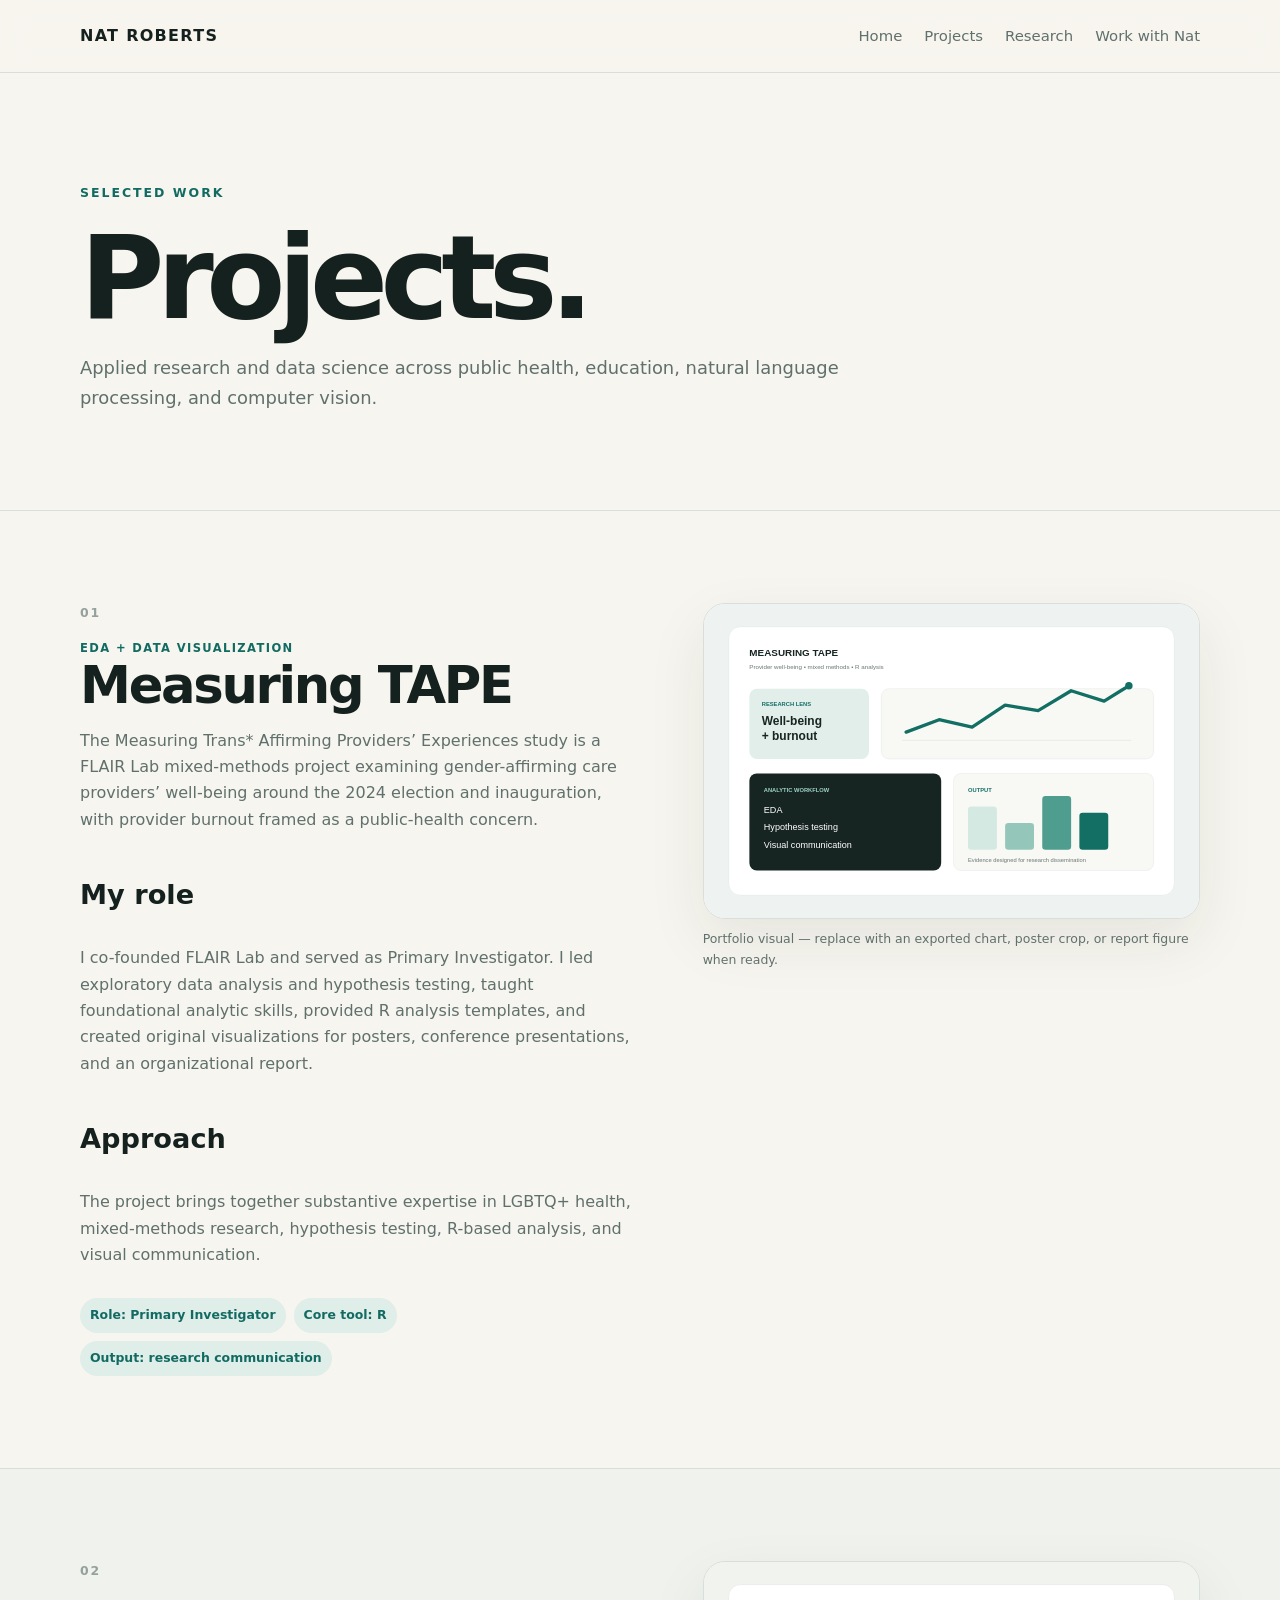
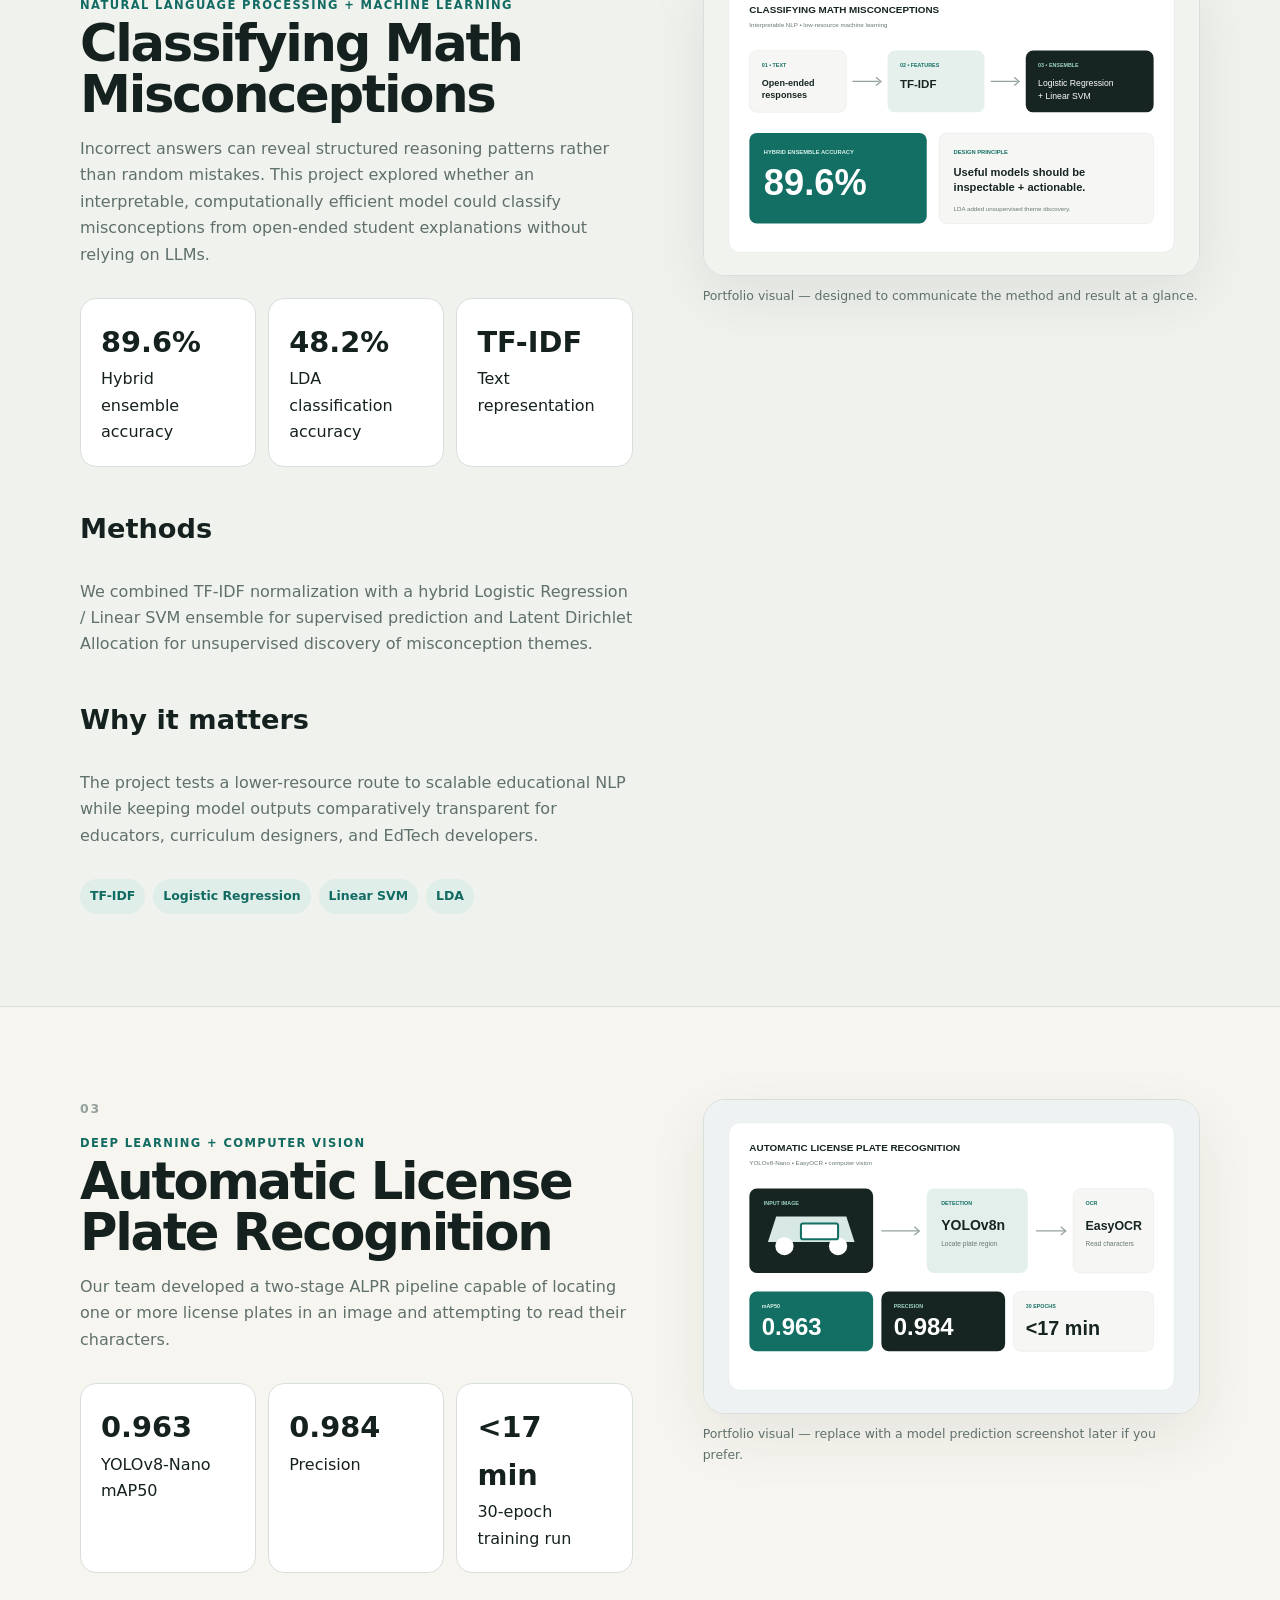
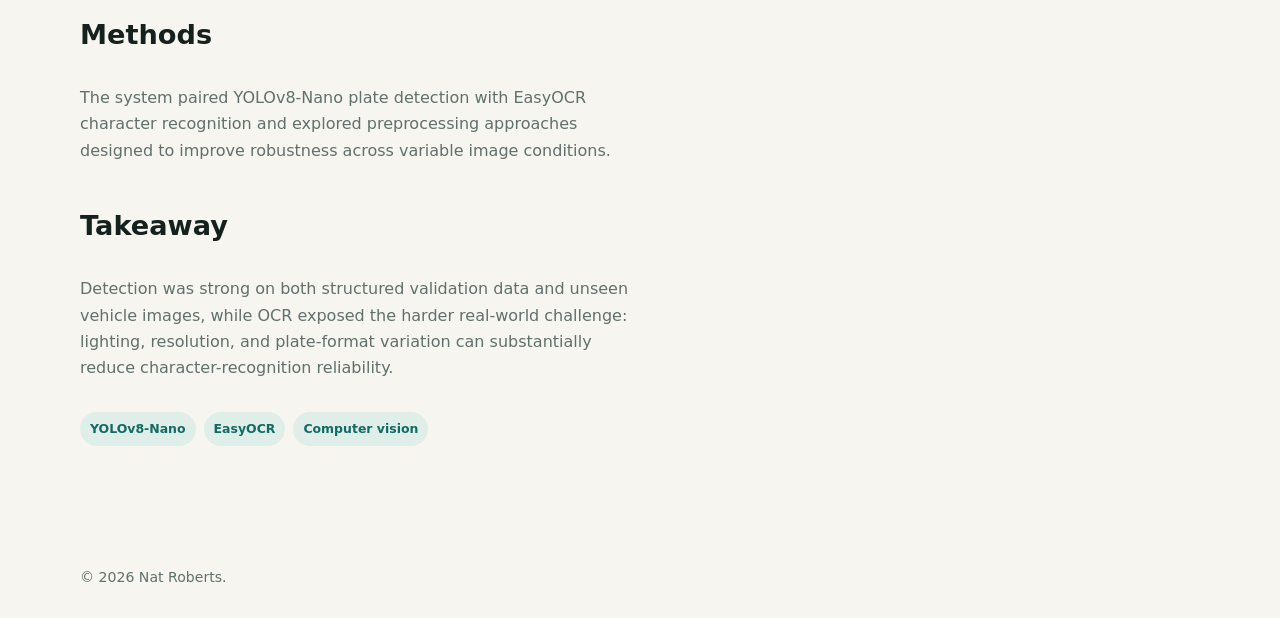
==== projects.html @ 07115f19 "overwrite github repository" ====
<!doctype html><html lang="en"><head><meta charset="utf-8"><meta name="viewport" content="width=device-width,initial-scale=1"><title>Projects | Nat Roberts</title><link rel="stylesheet" href="css/style.css"></head><body><nav class="nav"><div class="wrap"><a class="brand" href="index.html">NAT ROBERTS</a><button class="menu">☰</button><div class="links"><a href="index.html">Home</a><a href="projects.html">Projects</a><a href="research.html">Research</a><a href="index.html#contact">Work with Nat</a></div></div></nav><header class="hero"><div class="wrap"><div class="eyebrow">Selected work</div><h1>Projects.</h1><p class="lede">Applied research and data science across public health, education, natural language processing, and computer vision.</p></div></header><main>
<section class="section case-study" id="tape"><div class="wrap"><div class="case-grid"><div class="project-detail"><span class="case-number">01</span><span class="tag">EDA + Data Visualization</span><h2>Measuring TAPE</h2><p>The Measuring Trans* Affirming Providers’ Experiences study is a FLAIR Lab mixed-methods project examining gender-affirming care providers’ well-being around the 2024 election and inauguration, with provider burnout framed as a public-health concern.</p><h3>My role</h3><p>I co-founded FLAIR Lab and served as Primary Investigator. I led exploratory data analysis and hypothesis testing, taught foundational analytic skills, provided R analysis templates, and created original visualizations for posters, conference presentations, and an organizational report.</p><h3>Approach</h3><p>The project brings together substantive expertise in LGBTQ+ health, mixed-methods research, hypothesis testing, R-based analysis, and visual communication.</p><div class="case-meta"><span>Role: Primary Investigator</span><span>Core tool: R</span><span>Output: research communication</span></div></div><figure class="case-visual"><img src="assets/images/projects/tape-dashboard.svg" alt="Abstract research dashboard representing the Measuring TAPE project"><figcaption>Portfolio visual — replace with an exported chart, poster crop, or report figure when ready.</figcaption></figure></div></div></section>
<section class="section case-study" id="math"><div class="wrap"><div class="case-grid"><div class="project-detail"><span class="case-number">02</span><span class="tag">Natural Language Processing + Machine Learning</span><h2>Classifying Math Misconceptions</h2><p>Incorrect answers can reveal structured reasoning patterns rather than random mistakes. This project explored whether an interpretable, computationally efficient model could classify misconceptions from open-ended student explanations without relying on LLMs.</p><div class="statrow"><div class="stat"><b>89.6%</b>Hybrid ensemble accuracy</div><div class="stat"><b>48.2%</b>LDA classification accuracy</div><div class="stat"><b>TF-IDF</b>Text representation</div></div><h3>Methods</h3><p>We combined TF-IDF normalization with a hybrid Logistic Regression / Linear SVM ensemble for supervised prediction and Latent Dirichlet Allocation for unsupervised discovery of misconception themes.</p><h3>Why it matters</h3><p>The project tests a lower-resource route to scalable educational NLP while keeping model outputs comparatively transparent for educators, curriculum designers, and EdTech developers.</p><div class="case-meta"><span>TF-IDF</span><span>Logistic Regression</span><span>Linear SVM</span><span>LDA</span></div></div><figure class="case-visual"><img src="assets/images/projects/math-nlp.svg" alt="Diagram of the NLP pipeline and 89.6 percent ensemble accuracy"><figcaption>Portfolio visual — designed to communicate the method and result at a glance.</figcaption></figure></div></div></section>
<section class="section case-study" id="alpr"><div class="wrap"><div class="case-grid"><div class="project-detail"><span class="case-number">03</span><span class="tag">Deep Learning + Computer Vision</span><h2>Automatic License Plate Recognition</h2><p>Our team developed a two-stage ALPR pipeline capable of locating one or more license plates in an image and attempting to read their characters.</p><div class="statrow"><div class="stat"><b>0.963</b>YOLOv8-Nano mAP50</div><div class="stat"><b>0.984</b>Precision</div><div class="stat"><b>&lt;17 min</b>30-epoch training run</div></div><h3>Methods</h3><p>The system paired YOLOv8-Nano plate detection with EasyOCR character recognition and explored preprocessing approaches designed to improve robustness across variable image conditions.</p><h3>Takeaway</h3><p>Detection was strong on both structured validation data and unseen vehicle images, while OCR exposed the harder real-world challenge: lighting, resolution, and plate-format variation can substantially reduce character-recognition reliability.</p><div class="case-meta"><span>YOLOv8-Nano</span><span>EasyOCR</span><span>Computer vision</span></div></div><figure class="case-visual"><img src="assets/images/projects/alpr-pipeline.svg" alt="Diagram of the YOLOv8-Nano and EasyOCR ALPR pipeline"><figcaption>Portfolio visual — replace with a model prediction screenshot later if you prefer.</figcaption></figure></div></div></section></main><footer class="footer"><div class="wrap">© <span data-year></span> Nat Roberts.</div></footer><script src="js/main.js"></script></body></html>
---- css/style.css ----
:root{--ink:#15211f;--muted:#60706c;--paper:#f7f5ef;--card:#fff;--accent:#126b62;--accent2:#dfeee9;--line:#d8dedb;--max:1120px}*{box-sizing:border-box}html{scroll-behavior:smooth}body{margin:0;background:var(--paper);color:var(--ink);font:16px/1.65 system-ui,-apple-system,BlinkMacSystemFont,"Segoe UI",sans-serif}a{color:inherit}img{max-width:100%}.wrap{width:min(calc(100% - 40px),var(--max));margin:auto}.nav{position:sticky;top:0;z-index:10;background:rgba(247,245,239,.94);backdrop-filter:blur(12px);border-bottom:1px solid var(--line)}.nav .wrap{height:72px;display:flex;align-items:center;justify-content:space-between}.brand{text-decoration:none;font-weight:800;letter-spacing:.08em}.links{display:flex;gap:22px}.links a{text-decoration:none;color:var(--muted);font-size:.93rem}.links a:hover{color:var(--accent)}.hero{padding:110px 0 80px}.eyebrow{color:var(--accent);font-size:.78rem;font-weight:800;text-transform:uppercase;letter-spacing:.16em}.hero h1{font-size:clamp(3.3rem,9vw,7.6rem);line-height:.9;letter-spacing:-.065em;margin:.2em 0}.hero h2{font-size:clamp(1.3rem,3vw,2rem);font-weight:500;max-width:800px;margin:0 0 24px}.lede{max-width:760px;color:var(--muted);font-size:1.12rem}.actions{display:flex;gap:12px;flex-wrap:wrap;margin-top:30px}.button{display:inline-block;text-decoration:none;border:1px solid var(--ink);padding:11px 16px;border-radius:999px;font-weight:700}.button.primary{background:var(--ink);color:white}.section{padding:78px 0;border-top:1px solid var(--line)}.section-head{display:grid;grid-template-columns:1fr 2fr;gap:40px;margin-bottom:38px}.section h2{font-size:clamp(2rem,4vw,3.5rem);letter-spacing:-.045em;line-height:1;margin:0}.section-head p{margin:0;color:var(--muted);max-width:720px}.grid{display:grid;grid-template-columns:repeat(3,1fr);gap:18px}.card{background:var(--card);border:1px solid var(--line);border-radius:20px;padding:26px}.card h3{margin:6px 0 10px;font-size:1.35rem;line-height:1.2}.card p{color:var(--muted)}.tag{font-size:.72rem;text-transform:uppercase;letter-spacing:.12em;color:var(--accent);font-weight:800}.metric{font-size:2.35rem;line-height:1;font-weight:800;letter-spacing:-.04em;margin:22px 0 4px}.metric-label{color:var(--muted);font-size:.85rem}.skills{display:grid;grid-template-columns:repeat(4,1fr);gap:18px}.skills h3{font-size:1rem;margin-top:0}.skills ul{padding-left:18px;color:var(--muted)}.timeline{display:grid;gap:0}.timeline article{display:grid;grid-template-columns:180px 1fr;gap:30px;padding:22px 0;border-bottom:1px solid var(--line)}.timeline strong{color:var(--accent)}.timeline h3{margin:0 0 4px}.timeline p{margin:0;color:var(--muted)}.pubs{display:grid;gap:14px}.pub{padding:20px 0;border-bottom:1px solid var(--line)}.pub p{margin:5px 0;color:var(--muted)}.contact{background:var(--ink);color:#fff}.contact .section-head p,.contact p{color:#bdc9c6}.services{display:flex;flex-wrap:wrap;gap:10px;margin:25px 0}.pill{border:1px solid #63706d;border-radius:999px;padding:9px 13px}.footer{padding:28px 0;color:var(--muted);font-size:.88rem}.project-detail{max-width:800px}.project-detail h3{font-size:1.7rem;margin-top:40px}.project-detail p{color:var(--muted)}.statrow{display:grid;grid-template-columns:repeat(3,1fr);gap:12px;margin:30px 0}.stat{background:white;border:1px solid var(--line);border-radius:16px;padding:20px}.stat b{display:block;font-size:1.8rem}.menu{display:none;background:none;border:0;font-size:1.5rem}@media(max-width:780px){.links{display:none;position:absolute;top:72px;left:0;right:0;background:var(--paper);padding:20px;flex-direction:column;border-bottom:1px solid var(--line)}.links.open{display:flex}.menu{display:block}.hero{padding-top:75px}.section-head{grid-template-columns:1fr}.grid,.skills{grid-template-columns:1fr}.timeline article{grid-template-columns:1fr;gap:5px}.statrow{grid-template-columns:1fr}}

/* Modern consulting portfolio additions */
.project-grid{display:grid;grid-template-columns:repeat(3,1fr);gap:20px}.project-card{overflow:hidden;background:var(--card);border:1px solid var(--line);border-radius:22px;box-shadow:0 10px 35px rgba(21,33,31,.045);transition:transform .2s ease,box-shadow .2s ease}.project-card:hover{transform:translateY(-4px);box-shadow:0 18px 45px rgba(21,33,31,.08)}.project-image{display:block;width:100%;aspect-ratio:16/10;object-fit:cover;border-bottom:1px solid var(--line)}.project-copy{padding:26px}.project-copy h3{margin:7px 0 10px;font-size:1.42rem;line-height:1.15}.project-copy p{color:var(--muted)}.text-link{font-weight:800;text-decoration:none;border-bottom:1px solid var(--accent);padding-bottom:2px}.projects-cta{margin-top:28px}.case-study{padding:92px 0}.case-study:nth-of-type(even){background:#f0f2ed}.case-grid{display:grid;grid-template-columns:minmax(0,1fr) minmax(420px,.9fr);gap:70px;align-items:start}.case-number{display:block;font-size:.78rem;font-weight:900;letter-spacing:.15em;color:#94a19d;margin-bottom:10px}.case-visual{margin:0;position:sticky;top:105px}.case-visual img{display:block;width:100%;border:1px solid var(--line);border-radius:22px;box-shadow:0 22px 60px rgba(21,33,31,.08)}.case-visual figcaption{font-size:.78rem;color:var(--muted);margin-top:10px}.case-meta{display:flex;flex-wrap:wrap;gap:8px;margin-top:30px}.case-meta span{font-size:.78rem;font-weight:700;padding:7px 10px;background:var(--accent2);border-radius:999px;color:var(--accent)}
@media(max-width:900px){.project-grid{grid-template-columns:1fr}.case-grid{grid-template-columns:1fr;gap:35px}.case-visual{position:static}.project-image{aspect-ratio:16/9}}
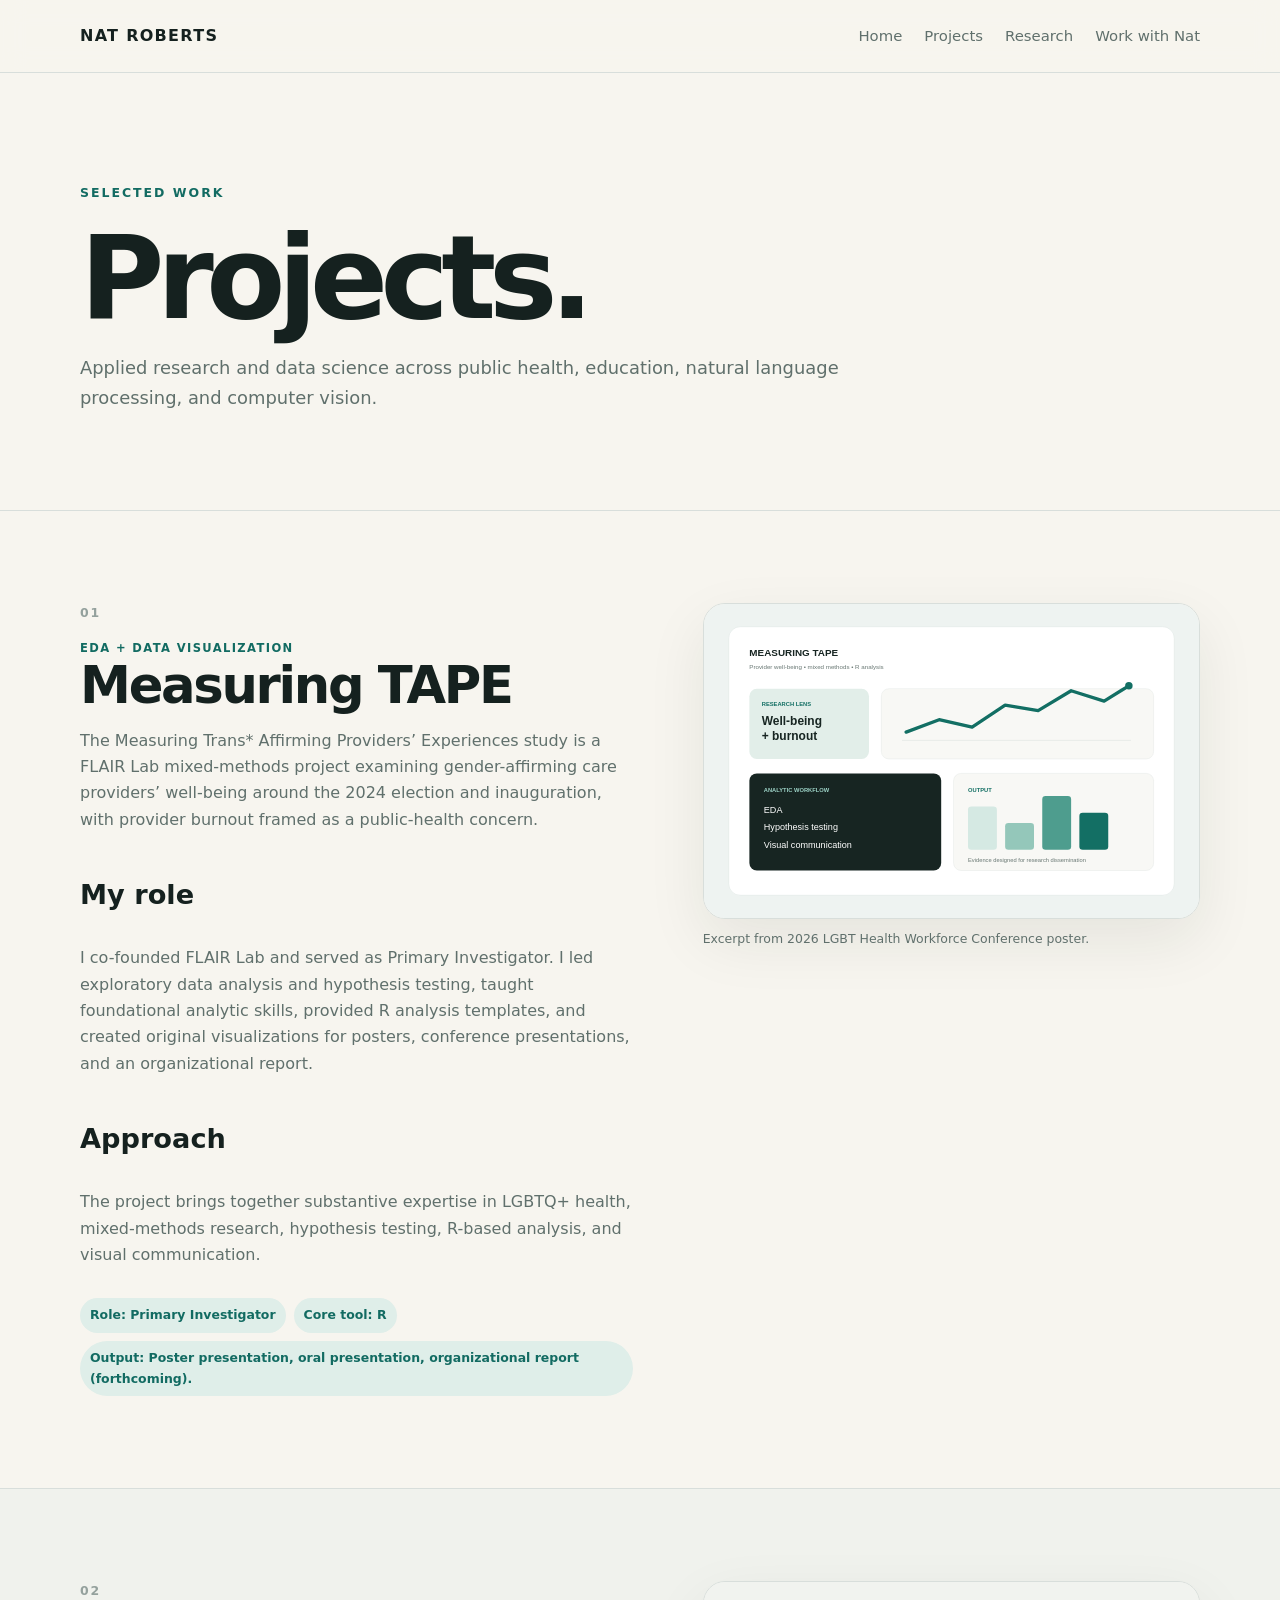
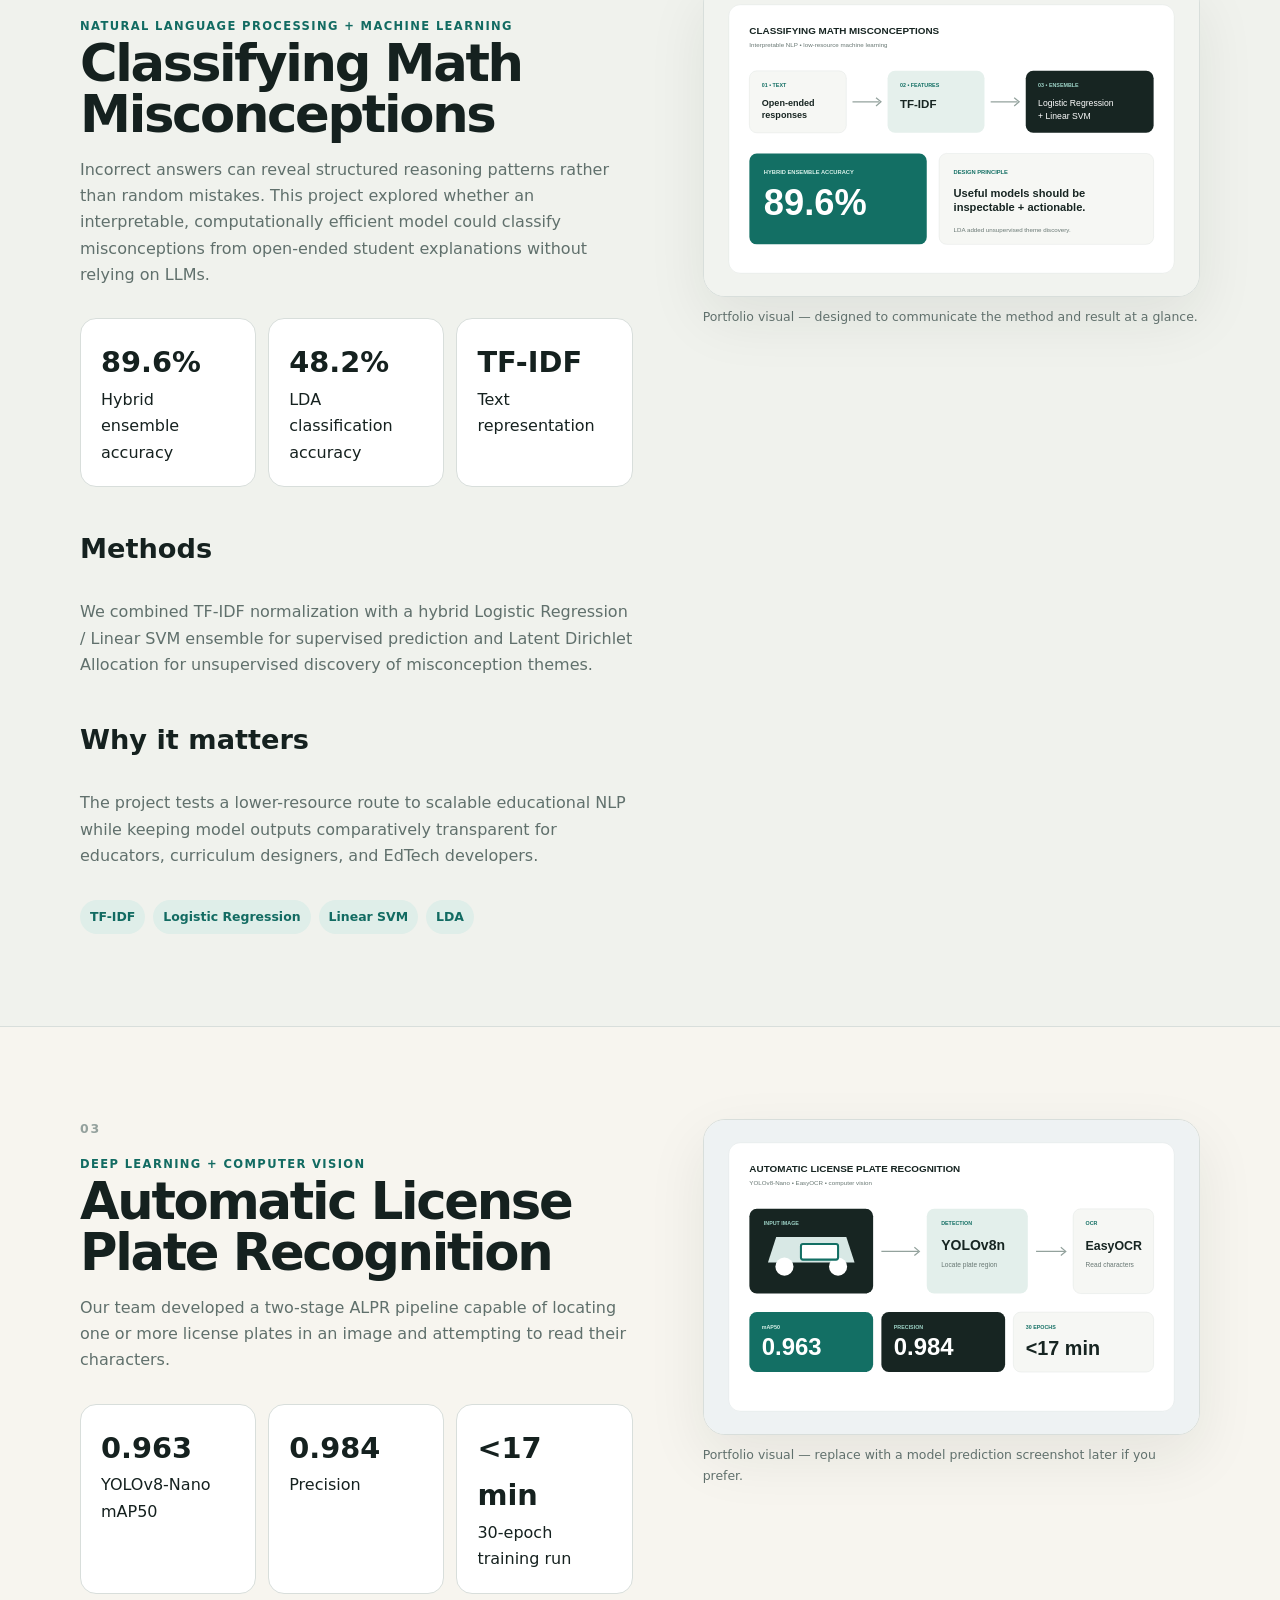
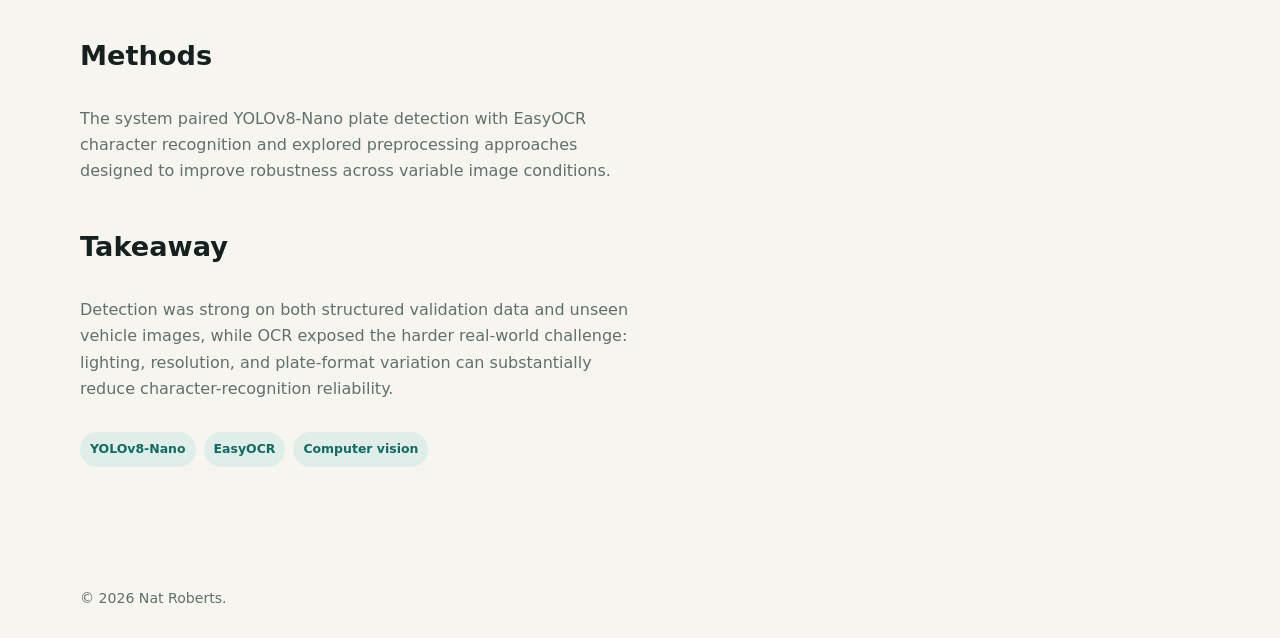
==== commit cba5fb1a: "Update projects.html update TAPE descrip" ====
--- a/projects.html
+++ b/projects.html
@@ -1,4 +1,4 @@
 <!doctype html><html lang="en"><head><meta charset="utf-8"><meta name="viewport" content="width=device-width,initial-scale=1"><title>Projects | Nat Roberts</title><link rel="stylesheet" href="css/style.css"></head><body><nav class="nav"><div class="wrap"><a class="brand" href="index.html">NAT ROBERTS</a><button class="menu">☰</button><div class="links"><a href="index.html">Home</a><a href="projects.html">Projects</a><a href="research.html">Research</a><a href="index.html#contact">Work with Nat</a></div></div></nav><header class="hero"><div class="wrap"><div class="eyebrow">Selected work</div><h1>Projects.</h1><p class="lede">Applied research and data science across public health, education, natural language processing, and computer vision.</p></div></header><main>
-<section class="section case-study" id="tape"><div class="wrap"><div class="case-grid"><div class="project-detail"><span class="case-number">01</span><span class="tag">EDA + Data Visualization</span><h2>Measuring TAPE</h2><p>The Measuring Trans* Affirming Providers’ Experiences study is a FLAIR Lab mixed-methods project examining gender-affirming care providers’ well-being around the 2024 election and inauguration, with provider burnout framed as a public-health concern.</p><h3>My role</h3><p>I co-founded FLAIR Lab and served as Primary Investigator. I led exploratory data analysis and hypothesis testing, taught foundational analytic skills, provided R analysis templates, and created original visualizations for posters, conference presentations, and an organizational report.</p><h3>Approach</h3><p>The project brings together substantive expertise in LGBTQ+ health, mixed-methods research, hypothesis testing, R-based analysis, and visual communication.</p><div class="case-meta"><span>Role: Primary Investigator</span><span>Core tool: R</span><span>Output: research communication</span></div></div><figure class="case-visual"><img src="assets/images/projects/tape-dashboard.svg" alt="Abstract research dashboard representing the Measuring TAPE project"><figcaption>Portfolio visual — replace with an exported chart, poster crop, or report figure when ready.</figcaption></figure></div></div></section>
+<section class="section case-study" id="tape"><div class="wrap"><div class="case-grid"><div class="project-detail"><span class="case-number">01</span><span class="tag">EDA + Data Visualization</span><h2>Measuring TAPE</h2><p>The Measuring Trans* Affirming Providers’ Experiences study is a FLAIR Lab mixed-methods project examining gender-affirming care providers’ well-being around the 2024 election and inauguration, with provider burnout framed as a public-health concern.</p><h3>My role</h3><p>I co-founded FLAIR Lab and served as Primary Investigator. I led exploratory data analysis and hypothesis testing, taught foundational analytic skills, provided R analysis templates, and created original visualizations for posters, conference presentations, and an organizational report.</p><h3>Approach</h3><p>The project brings together substantive expertise in LGBTQ+ health, mixed-methods research, hypothesis testing, R-based analysis, and visual communication.</p><div class="case-meta"><span>Role: Primary Investigator</span><span>Core tool: R</span><span>Output: Poster presentation, oral presentation, organizational report (forthcoming). </span></div></div><figure class="case-visual"><img src="assets/images/projects/tape-dashboard.svg" alt="Graphs of sample demographics from Measuring TAPE."><figcaption>Excerpt from 2026 LGBT Health Workforce Conference poster.</figcaption></figure></div></div></section>
 <section class="section case-study" id="math"><div class="wrap"><div class="case-grid"><div class="project-detail"><span class="case-number">02</span><span class="tag">Natural Language Processing + Machine Learning</span><h2>Classifying Math Misconceptions</h2><p>Incorrect answers can reveal structured reasoning patterns rather than random mistakes. This project explored whether an interpretable, computationally efficient model could classify misconceptions from open-ended student explanations without relying on LLMs.</p><div class="statrow"><div class="stat"><b>89.6%</b>Hybrid ensemble accuracy</div><div class="stat"><b>48.2%</b>LDA classification accuracy</div><div class="stat"><b>TF-IDF</b>Text representation</div></div><h3>Methods</h3><p>We combined TF-IDF normalization with a hybrid Logistic Regression / Linear SVM ensemble for supervised prediction and Latent Dirichlet Allocation for unsupervised discovery of misconception themes.</p><h3>Why it matters</h3><p>The project tests a lower-resource route to scalable educational NLP while keeping model outputs comparatively transparent for educators, curriculum designers, and EdTech developers.</p><div class="case-meta"><span>TF-IDF</span><span>Logistic Regression</span><span>Linear SVM</span><span>LDA</span></div></div><figure class="case-visual"><img src="assets/images/projects/math-nlp.svg" alt="Diagram of the NLP pipeline and 89.6 percent ensemble accuracy"><figcaption>Portfolio visual — designed to communicate the method and result at a glance.</figcaption></figure></div></div></section>
 <section class="section case-study" id="alpr"><div class="wrap"><div class="case-grid"><div class="project-detail"><span class="case-number">03</span><span class="tag">Deep Learning + Computer Vision</span><h2>Automatic License Plate Recognition</h2><p>Our team developed a two-stage ALPR pipeline capable of locating one or more license plates in an image and attempting to read their characters.</p><div class="statrow"><div class="stat"><b>0.963</b>YOLOv8-Nano mAP50</div><div class="stat"><b>0.984</b>Precision</div><div class="stat"><b>&lt;17 min</b>30-epoch training run</div></div><h3>Methods</h3><p>The system paired YOLOv8-Nano plate detection with EasyOCR character recognition and explored preprocessing approaches designed to improve robustness across variable image conditions.</p><h3>Takeaway</h3><p>Detection was strong on both structured validation data and unseen vehicle images, while OCR exposed the harder real-world challenge: lighting, resolution, and plate-format variation can substantially reduce character-recognition reliability.</p><div class="case-meta"><span>YOLOv8-Nano</span><span>EasyOCR</span><span>Computer vision</span></div></div><figure class="case-visual"><img src="assets/images/projects/alpr-pipeline.svg" alt="Diagram of the YOLOv8-Nano and EasyOCR ALPR pipeline"><figcaption>Portfolio visual — replace with a model prediction screenshot later if you prefer.</figcaption></figure></div></div></section></main><footer class="footer"><div class="wrap">© <span data-year></span> Nat Roberts.</div></footer><script src="js/main.js"></script></body></html>
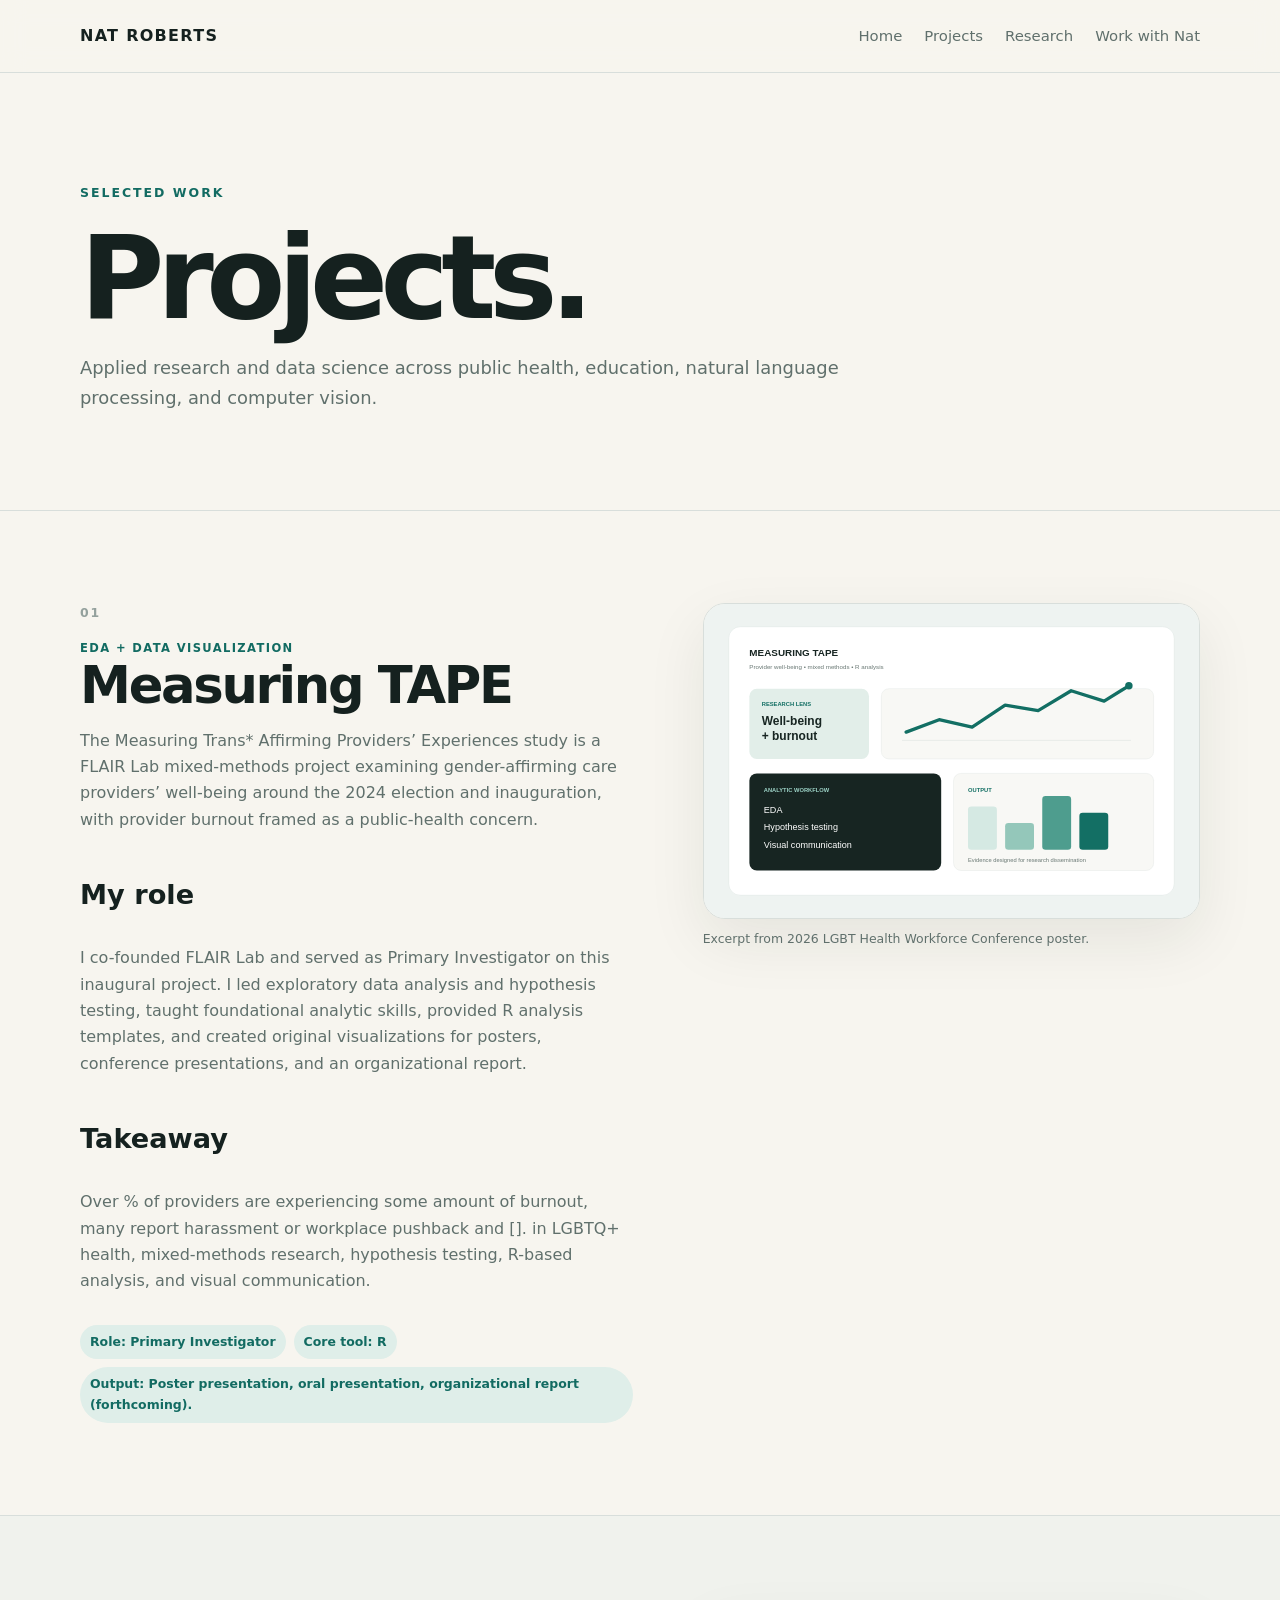
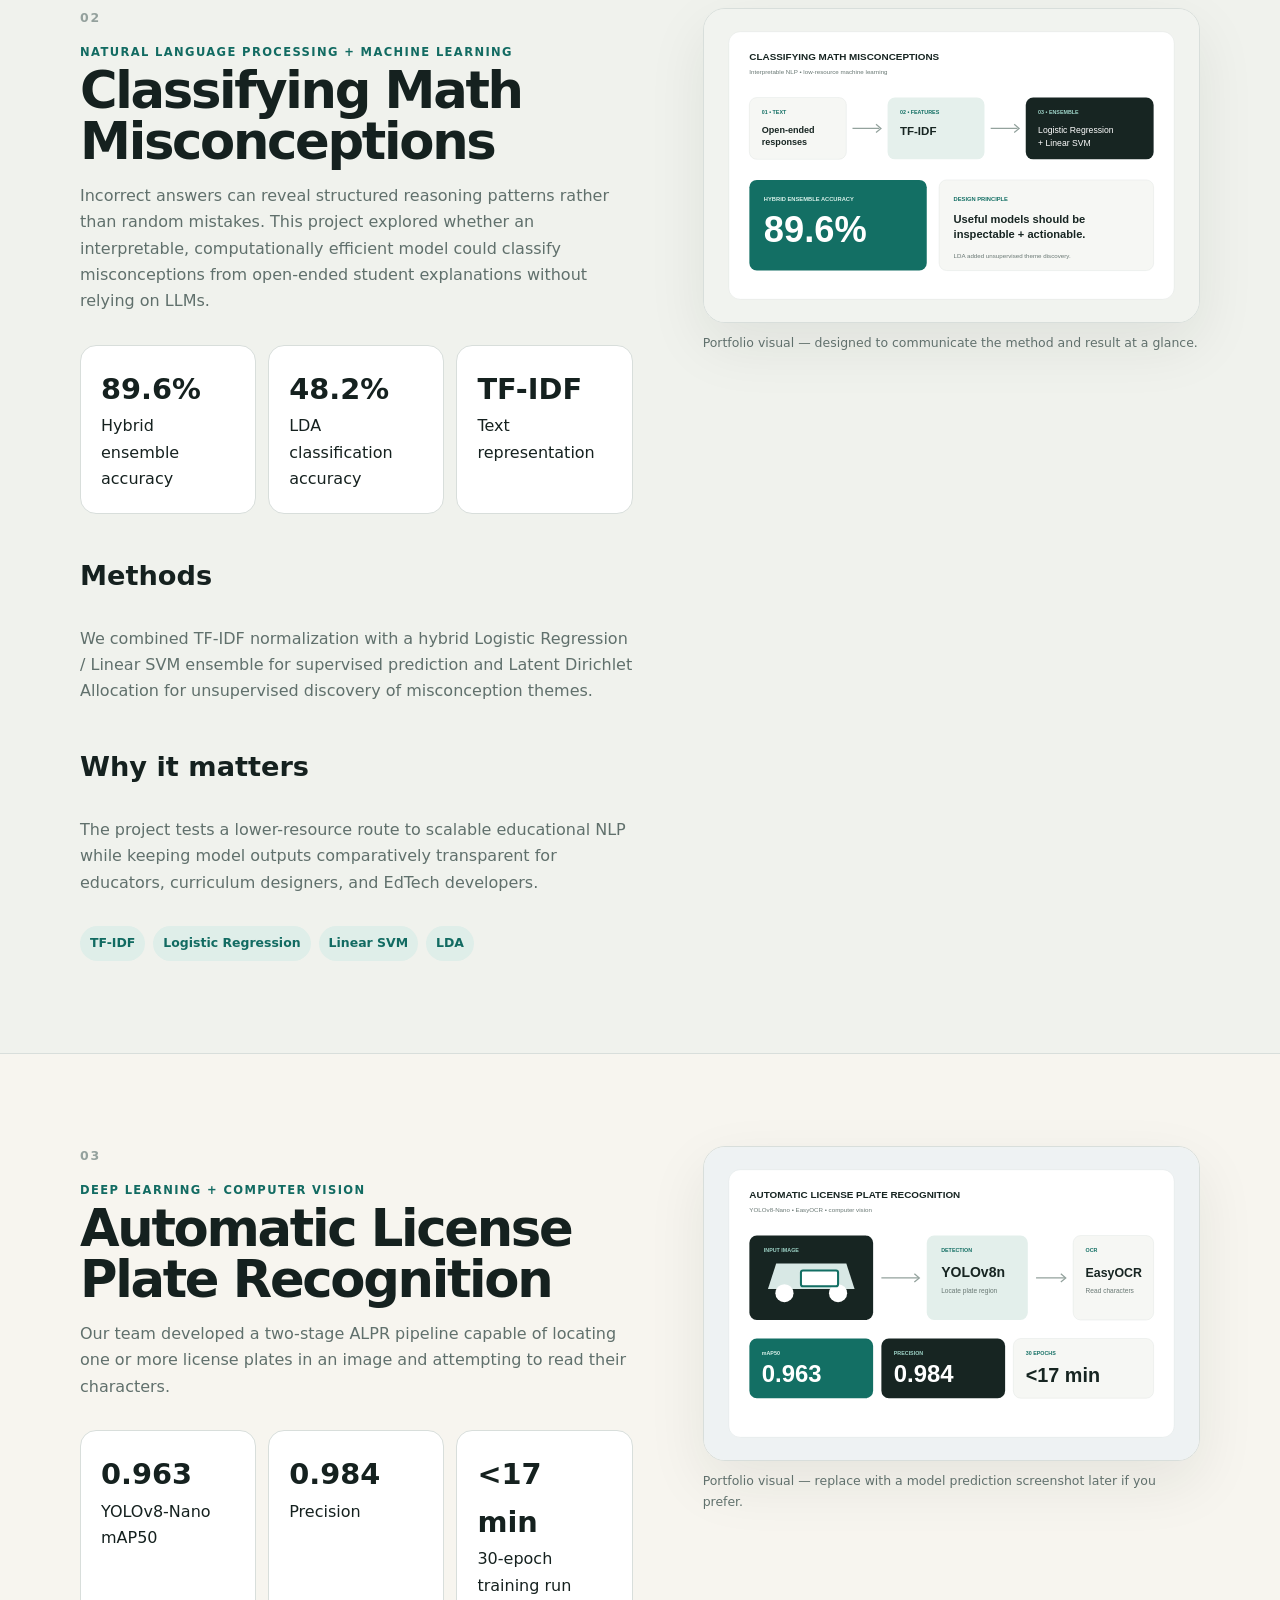
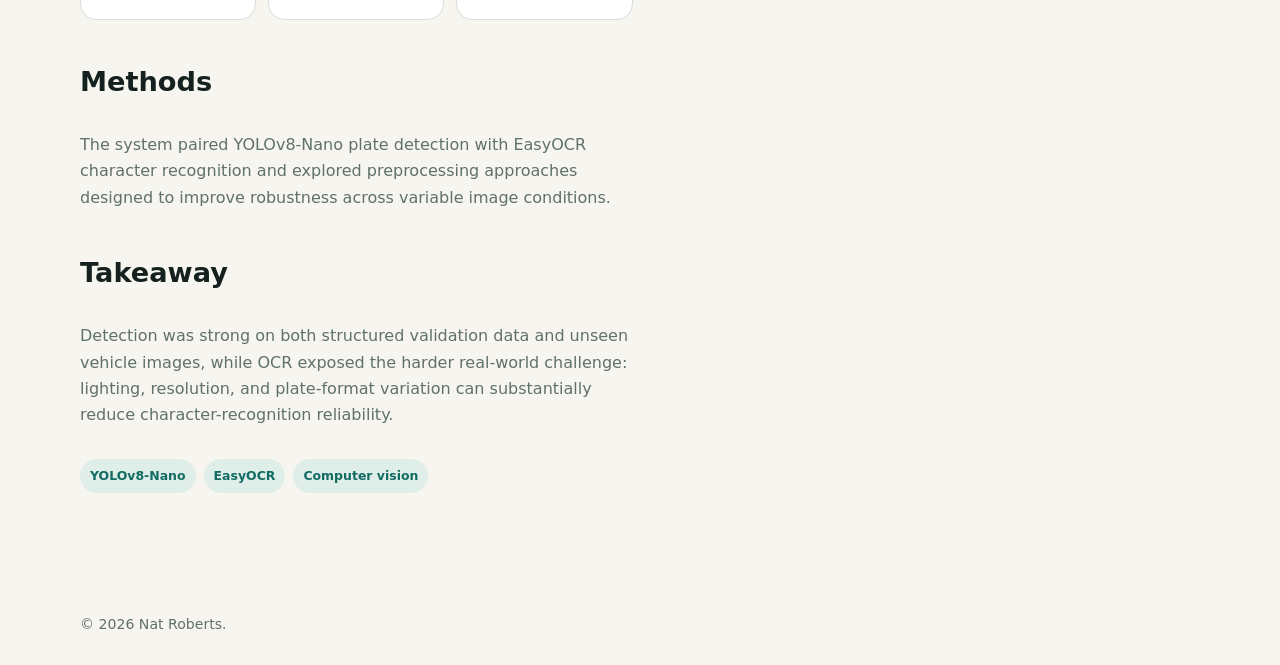
==== commit be2625a0: "Update projects.html mid edit" ====
--- a/projects.html
+++ b/projects.html
@@ -1,4 +1,4 @@
 <!doctype html><html lang="en"><head><meta charset="utf-8"><meta name="viewport" content="width=device-width,initial-scale=1"><title>Projects | Nat Roberts</title><link rel="stylesheet" href="css/style.css"></head><body><nav class="nav"><div class="wrap"><a class="brand" href="index.html">NAT ROBERTS</a><button class="menu">☰</button><div class="links"><a href="index.html">Home</a><a href="projects.html">Projects</a><a href="research.html">Research</a><a href="index.html#contact">Work with Nat</a></div></div></nav><header class="hero"><div class="wrap"><div class="eyebrow">Selected work</div><h1>Projects.</h1><p class="lede">Applied research and data science across public health, education, natural language processing, and computer vision.</p></div></header><main>
-<section class="section case-study" id="tape"><div class="wrap"><div class="case-grid"><div class="project-detail"><span class="case-number">01</span><span class="tag">EDA + Data Visualization</span><h2>Measuring TAPE</h2><p>The Measuring Trans* Affirming Providers’ Experiences study is a FLAIR Lab mixed-methods project examining gender-affirming care providers’ well-being around the 2024 election and inauguration, with provider burnout framed as a public-health concern.</p><h3>My role</h3><p>I co-founded FLAIR Lab and served as Primary Investigator. I led exploratory data analysis and hypothesis testing, taught foundational analytic skills, provided R analysis templates, and created original visualizations for posters, conference presentations, and an organizational report.</p><h3>Approach</h3><p>The project brings together substantive expertise in LGBTQ+ health, mixed-methods research, hypothesis testing, R-based analysis, and visual communication.</p><div class="case-meta"><span>Role: Primary Investigator</span><span>Core tool: R</span><span>Output: Poster presentation, oral presentation, organizational report (forthcoming). </span></div></div><figure class="case-visual"><img src="assets/images/projects/tape-dashboard.svg" alt="Graphs of sample demographics from Measuring TAPE."><figcaption>Excerpt from 2026 LGBT Health Workforce Conference poster.</figcaption></figure></div></div></section>
+<section class="section case-study" id="tape"><div class="wrap"><div class="case-grid"><div class="project-detail"><span class="case-number">01</span><span class="tag">EDA + Data Visualization</span><h2>Measuring TAPE</h2><p>The Measuring Trans* Affirming Providers’ Experiences study is a FLAIR Lab mixed-methods project examining gender-affirming care providers’ well-being around the 2024 election and inauguration, with provider burnout framed as a public-health concern.</p><h3>My role</h3><p>I co-founded FLAIR Lab and served as Primary Investigator on this inaugural project. I led exploratory data analysis and hypothesis testing, taught foundational analytic skills, provided R analysis templates, and created original visualizations for posters, conference presentations, and an organizational report.</p><h3>Takeaway</h3><p>Over % of providers are experiencing some amount of burnout, many report harassment or workplace pushback and []. in LGBTQ+ health, mixed-methods research, hypothesis testing, R-based analysis, and visual communication.</p><div class="case-meta"><span>Role: Primary Investigator</span><span>Core tool: R</span><span>Output: Poster presentation, oral presentation, organizational report (forthcoming). </span></div></div><figure class="case-visual"><img src="assets/images/projects/tape-dashboard.svg" alt="Graphs of sample demographics from Measuring TAPE."><figcaption>Excerpt from 2026 LGBT Health Workforce Conference poster.</figcaption></figure></div></div></section>
 <section class="section case-study" id="math"><div class="wrap"><div class="case-grid"><div class="project-detail"><span class="case-number">02</span><span class="tag">Natural Language Processing + Machine Learning</span><h2>Classifying Math Misconceptions</h2><p>Incorrect answers can reveal structured reasoning patterns rather than random mistakes. This project explored whether an interpretable, computationally efficient model could classify misconceptions from open-ended student explanations without relying on LLMs.</p><div class="statrow"><div class="stat"><b>89.6%</b>Hybrid ensemble accuracy</div><div class="stat"><b>48.2%</b>LDA classification accuracy</div><div class="stat"><b>TF-IDF</b>Text representation</div></div><h3>Methods</h3><p>We combined TF-IDF normalization with a hybrid Logistic Regression / Linear SVM ensemble for supervised prediction and Latent Dirichlet Allocation for unsupervised discovery of misconception themes.</p><h3>Why it matters</h3><p>The project tests a lower-resource route to scalable educational NLP while keeping model outputs comparatively transparent for educators, curriculum designers, and EdTech developers.</p><div class="case-meta"><span>TF-IDF</span><span>Logistic Regression</span><span>Linear SVM</span><span>LDA</span></div></div><figure class="case-visual"><img src="assets/images/projects/math-nlp.svg" alt="Diagram of the NLP pipeline and 89.6 percent ensemble accuracy"><figcaption>Portfolio visual — designed to communicate the method and result at a glance.</figcaption></figure></div></div></section>
 <section class="section case-study" id="alpr"><div class="wrap"><div class="case-grid"><div class="project-detail"><span class="case-number">03</span><span class="tag">Deep Learning + Computer Vision</span><h2>Automatic License Plate Recognition</h2><p>Our team developed a two-stage ALPR pipeline capable of locating one or more license plates in an image and attempting to read their characters.</p><div class="statrow"><div class="stat"><b>0.963</b>YOLOv8-Nano mAP50</div><div class="stat"><b>0.984</b>Precision</div><div class="stat"><b>&lt;17 min</b>30-epoch training run</div></div><h3>Methods</h3><p>The system paired YOLOv8-Nano plate detection with EasyOCR character recognition and explored preprocessing approaches designed to improve robustness across variable image conditions.</p><h3>Takeaway</h3><p>Detection was strong on both structured validation data and unseen vehicle images, while OCR exposed the harder real-world challenge: lighting, resolution, and plate-format variation can substantially reduce character-recognition reliability.</p><div class="case-meta"><span>YOLOv8-Nano</span><span>EasyOCR</span><span>Computer vision</span></div></div><figure class="case-visual"><img src="assets/images/projects/alpr-pipeline.svg" alt="Diagram of the YOLOv8-Nano and EasyOCR ALPR pipeline"><figcaption>Portfolio visual — replace with a model prediction screenshot later if you prefer.</figcaption></figure></div></div></section></main><footer class="footer"><div class="wrap">© <span data-year></span> Nat Roberts.</div></footer><script src="js/main.js"></script></body></html>
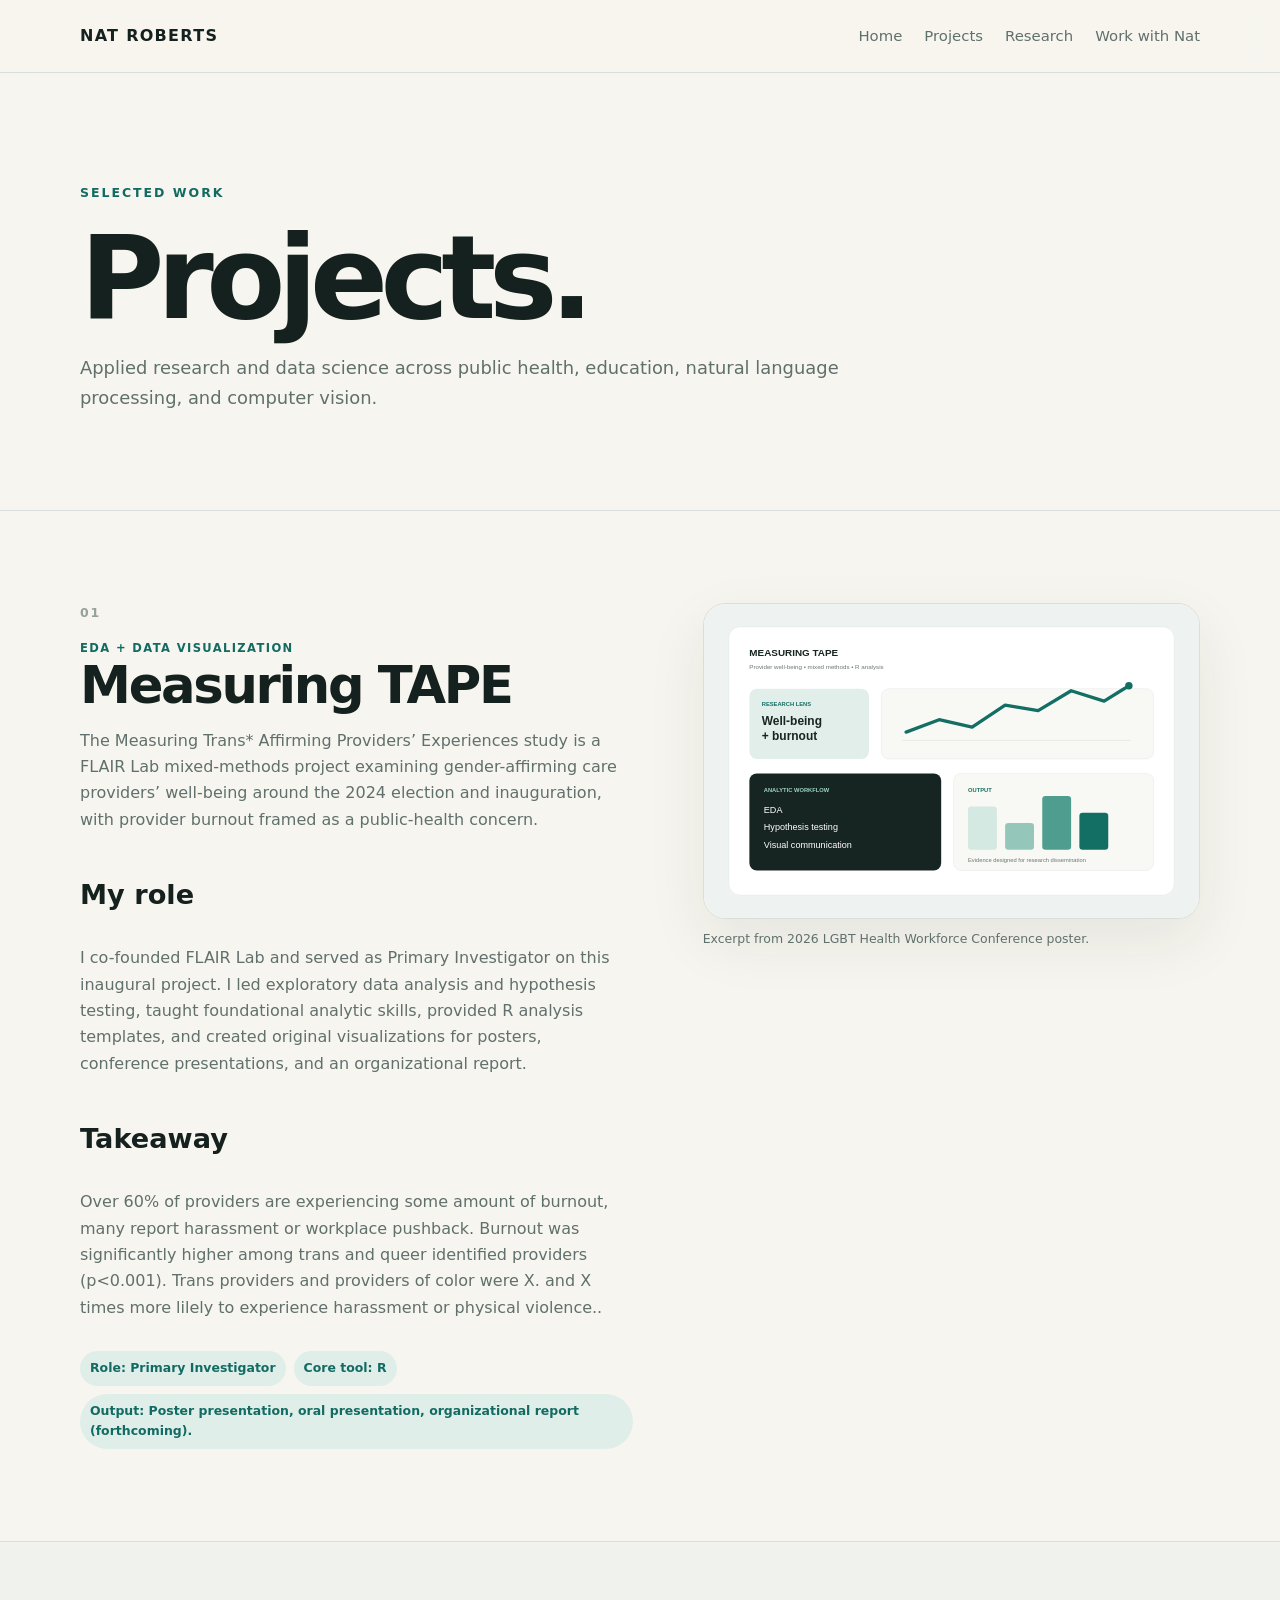
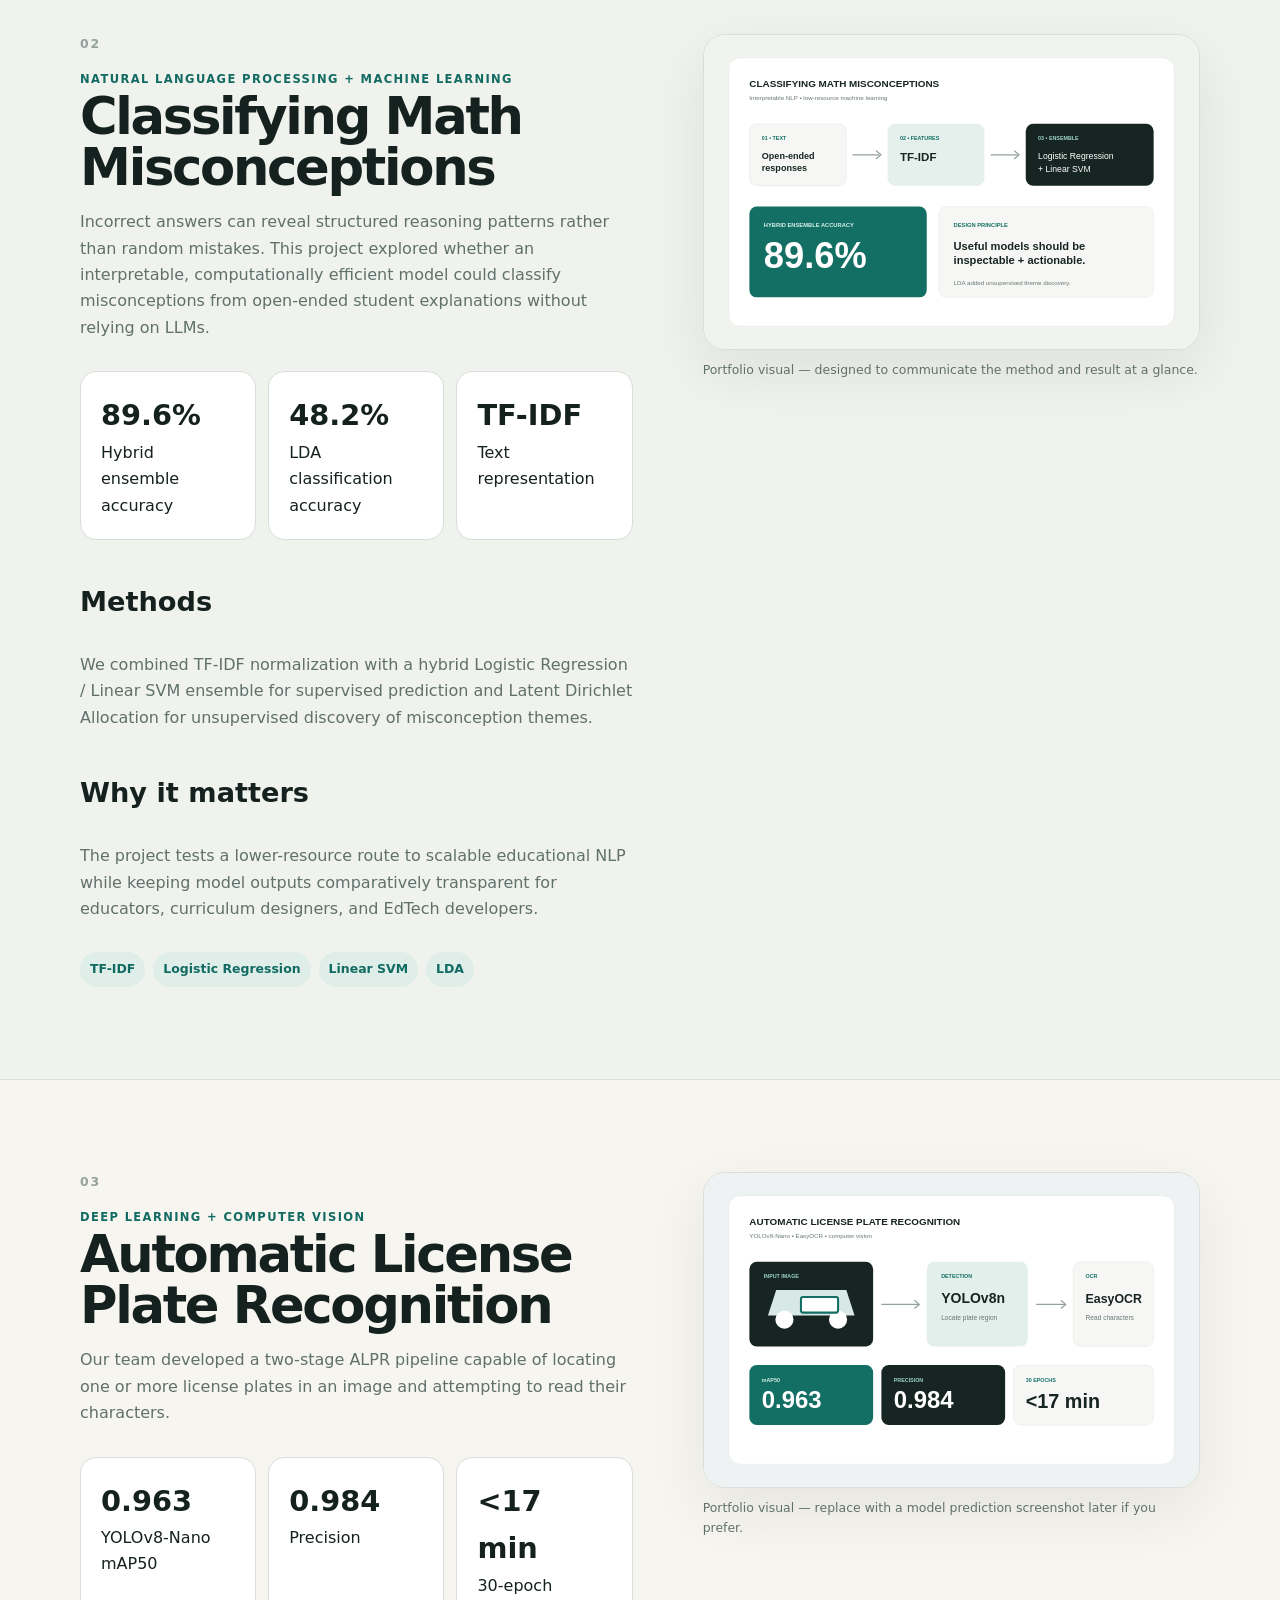
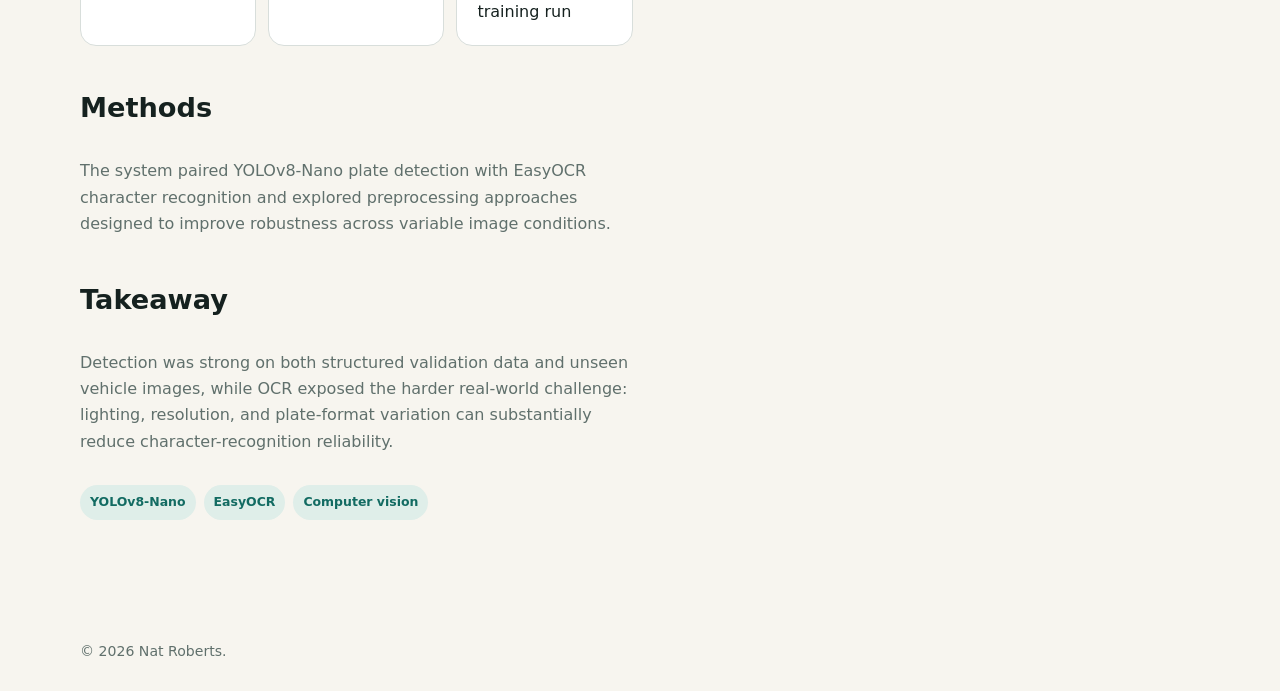
==== commit 96b7af13: "Update projects.html" ====
--- a/projects.html
+++ b/projects.html
@@ -1,4 +1,4 @@
 <!doctype html><html lang="en"><head><meta charset="utf-8"><meta name="viewport" content="width=device-width,initial-scale=1"><title>Projects | Nat Roberts</title><link rel="stylesheet" href="css/style.css"></head><body><nav class="nav"><div class="wrap"><a class="brand" href="index.html">NAT ROBERTS</a><button class="menu">☰</button><div class="links"><a href="index.html">Home</a><a href="projects.html">Projects</a><a href="research.html">Research</a><a href="index.html#contact">Work with Nat</a></div></div></nav><header class="hero"><div class="wrap"><div class="eyebrow">Selected work</div><h1>Projects.</h1><p class="lede">Applied research and data science across public health, education, natural language processing, and computer vision.</p></div></header><main>
-<section class="section case-study" id="tape"><div class="wrap"><div class="case-grid"><div class="project-detail"><span class="case-number">01</span><span class="tag">EDA + Data Visualization</span><h2>Measuring TAPE</h2><p>The Measuring Trans* Affirming Providers’ Experiences study is a FLAIR Lab mixed-methods project examining gender-affirming care providers’ well-being around the 2024 election and inauguration, with provider burnout framed as a public-health concern.</p><h3>My role</h3><p>I co-founded FLAIR Lab and served as Primary Investigator on this inaugural project. I led exploratory data analysis and hypothesis testing, taught foundational analytic skills, provided R analysis templates, and created original visualizations for posters, conference presentations, and an organizational report.</p><h3>Takeaway</h3><p>Over % of providers are experiencing some amount of burnout, many report harassment or workplace pushback and []. in LGBTQ+ health, mixed-methods research, hypothesis testing, R-based analysis, and visual communication.</p><div class="case-meta"><span>Role: Primary Investigator</span><span>Core tool: R</span><span>Output: Poster presentation, oral presentation, organizational report (forthcoming). </span></div></div><figure class="case-visual"><img src="assets/images/projects/tape-dashboard.svg" alt="Graphs of sample demographics from Measuring TAPE."><figcaption>Excerpt from 2026 LGBT Health Workforce Conference poster.</figcaption></figure></div></div></section>
+<section class="section case-study" id="tape"><div class="wrap"><div class="case-grid"><div class="project-detail"><span class="case-number">01</span><span class="tag">EDA + Data Visualization</span><h2>Measuring TAPE</h2><p>The Measuring Trans* Affirming Providers’ Experiences study is a FLAIR Lab mixed-methods project examining gender-affirming care providers’ well-being around the 2024 election and inauguration, with provider burnout framed as a public-health concern.</p><h3>My role</h3><p>I co-founded FLAIR Lab and served as Primary Investigator on this inaugural project. I led exploratory data analysis and hypothesis testing, taught foundational analytic skills, provided R analysis templates, and created original visualizations for posters, conference presentations, and an organizational report.</p><h3>Takeaway</h3><p>Over 60% of providers are experiencing some amount of burnout, many report harassment or workplace pushback. Burnout was significantly higher among trans and queer identified providers (p<0.001). Trans providers and providers of color were X. and X times more lilely to experience harassment or physical violence..</p><div class="case-meta"><span>Role: Primary Investigator</span><span>Core tool: R</span><span>Output: Poster presentation, oral presentation, organizational report (forthcoming). </span></div></div><figure class="case-visual"><img src="assets/images/projects/tape-dashboard.svg" alt="Graphs of sample demographics from Measuring TAPE."><figcaption>Excerpt from 2026 LGBT Health Workforce Conference poster.</figcaption></figure></div></div></section>
 <section class="section case-study" id="math"><div class="wrap"><div class="case-grid"><div class="project-detail"><span class="case-number">02</span><span class="tag">Natural Language Processing + Machine Learning</span><h2>Classifying Math Misconceptions</h2><p>Incorrect answers can reveal structured reasoning patterns rather than random mistakes. This project explored whether an interpretable, computationally efficient model could classify misconceptions from open-ended student explanations without relying on LLMs.</p><div class="statrow"><div class="stat"><b>89.6%</b>Hybrid ensemble accuracy</div><div class="stat"><b>48.2%</b>LDA classification accuracy</div><div class="stat"><b>TF-IDF</b>Text representation</div></div><h3>Methods</h3><p>We combined TF-IDF normalization with a hybrid Logistic Regression / Linear SVM ensemble for supervised prediction and Latent Dirichlet Allocation for unsupervised discovery of misconception themes.</p><h3>Why it matters</h3><p>The project tests a lower-resource route to scalable educational NLP while keeping model outputs comparatively transparent for educators, curriculum designers, and EdTech developers.</p><div class="case-meta"><span>TF-IDF</span><span>Logistic Regression</span><span>Linear SVM</span><span>LDA</span></div></div><figure class="case-visual"><img src="assets/images/projects/math-nlp.svg" alt="Diagram of the NLP pipeline and 89.6 percent ensemble accuracy"><figcaption>Portfolio visual — designed to communicate the method and result at a glance.</figcaption></figure></div></div></section>
 <section class="section case-study" id="alpr"><div class="wrap"><div class="case-grid"><div class="project-detail"><span class="case-number">03</span><span class="tag">Deep Learning + Computer Vision</span><h2>Automatic License Plate Recognition</h2><p>Our team developed a two-stage ALPR pipeline capable of locating one or more license plates in an image and attempting to read their characters.</p><div class="statrow"><div class="stat"><b>0.963</b>YOLOv8-Nano mAP50</div><div class="stat"><b>0.984</b>Precision</div><div class="stat"><b>&lt;17 min</b>30-epoch training run</div></div><h3>Methods</h3><p>The system paired YOLOv8-Nano plate detection with EasyOCR character recognition and explored preprocessing approaches designed to improve robustness across variable image conditions.</p><h3>Takeaway</h3><p>Detection was strong on both structured validation data and unseen vehicle images, while OCR exposed the harder real-world challenge: lighting, resolution, and plate-format variation can substantially reduce character-recognition reliability.</p><div class="case-meta"><span>YOLOv8-Nano</span><span>EasyOCR</span><span>Computer vision</span></div></div><figure class="case-visual"><img src="assets/images/projects/alpr-pipeline.svg" alt="Diagram of the YOLOv8-Nano and EasyOCR ALPR pipeline"><figcaption>Portfolio visual — replace with a model prediction screenshot later if you prefer.</figcaption></figure></div></div></section></main><footer class="footer"><div class="wrap">© <span data-year></span> Nat Roberts.</div></footer><script src="js/main.js"></script></body></html>
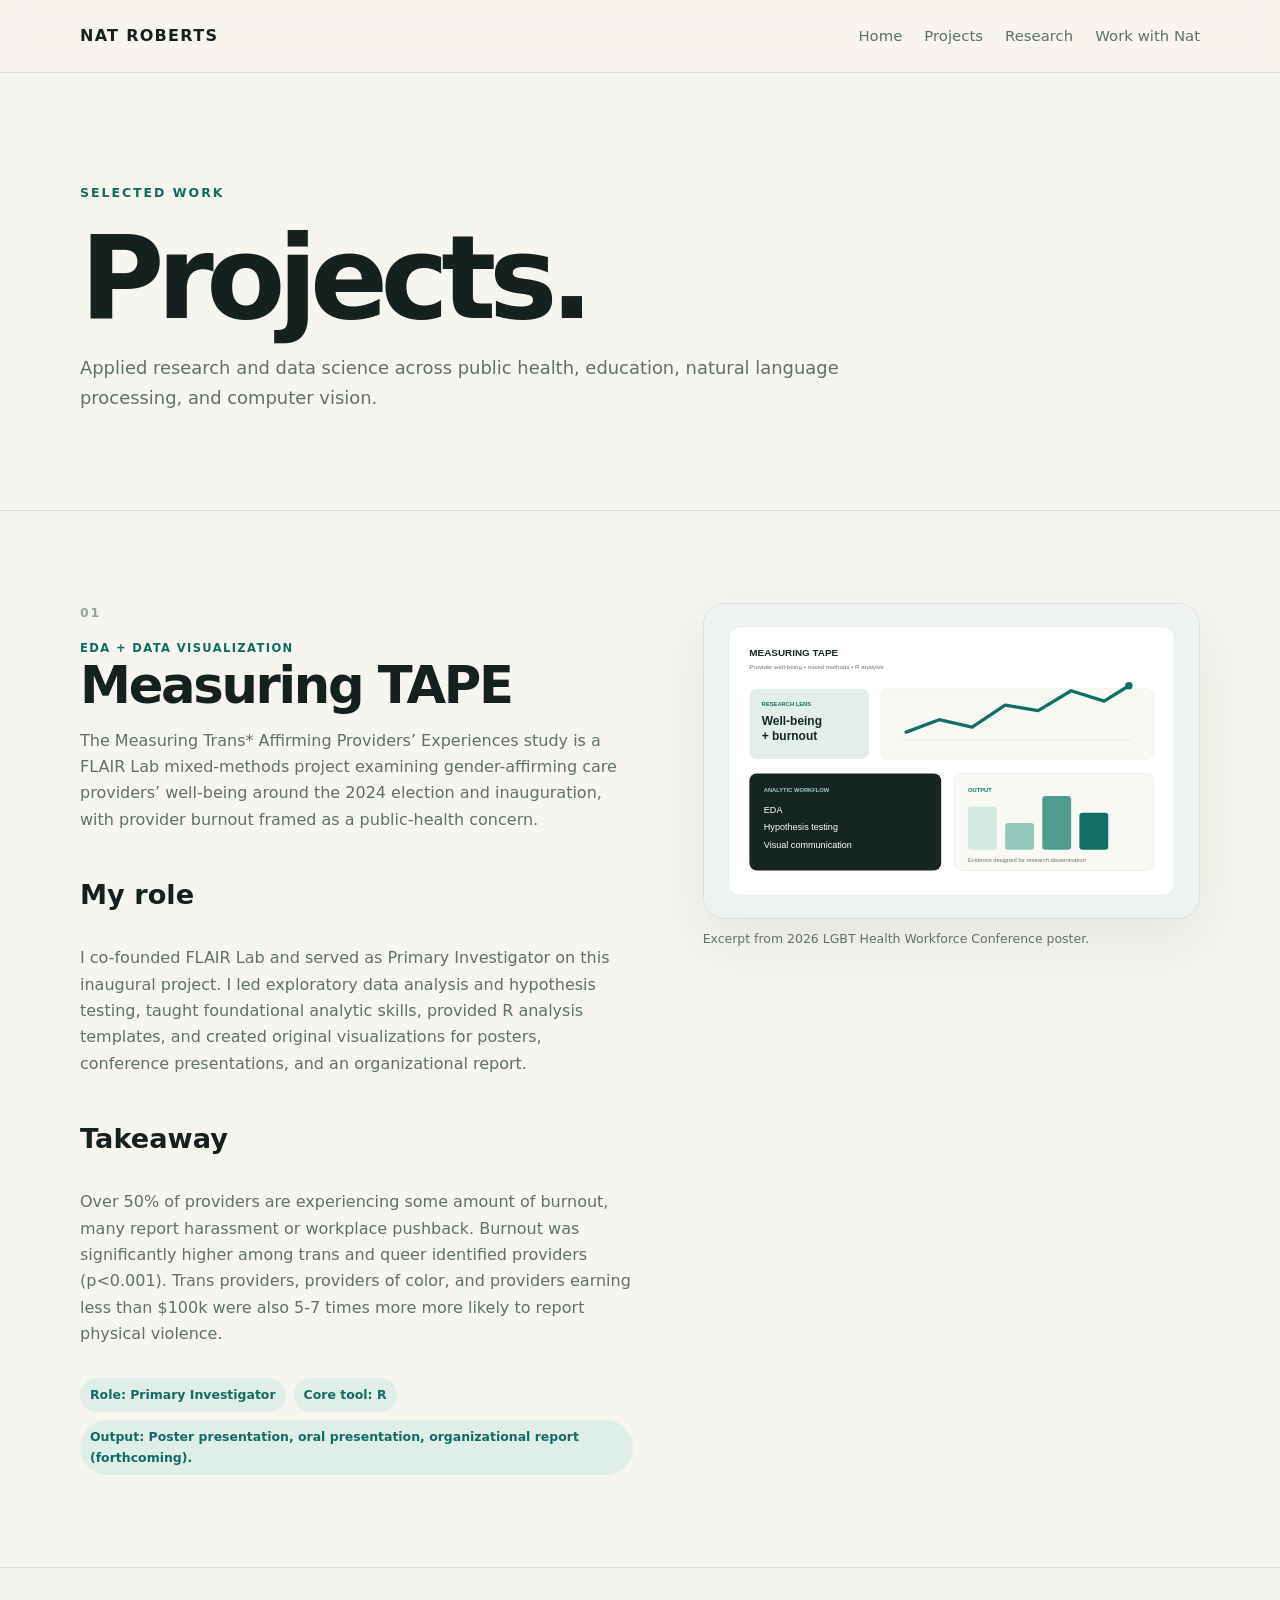
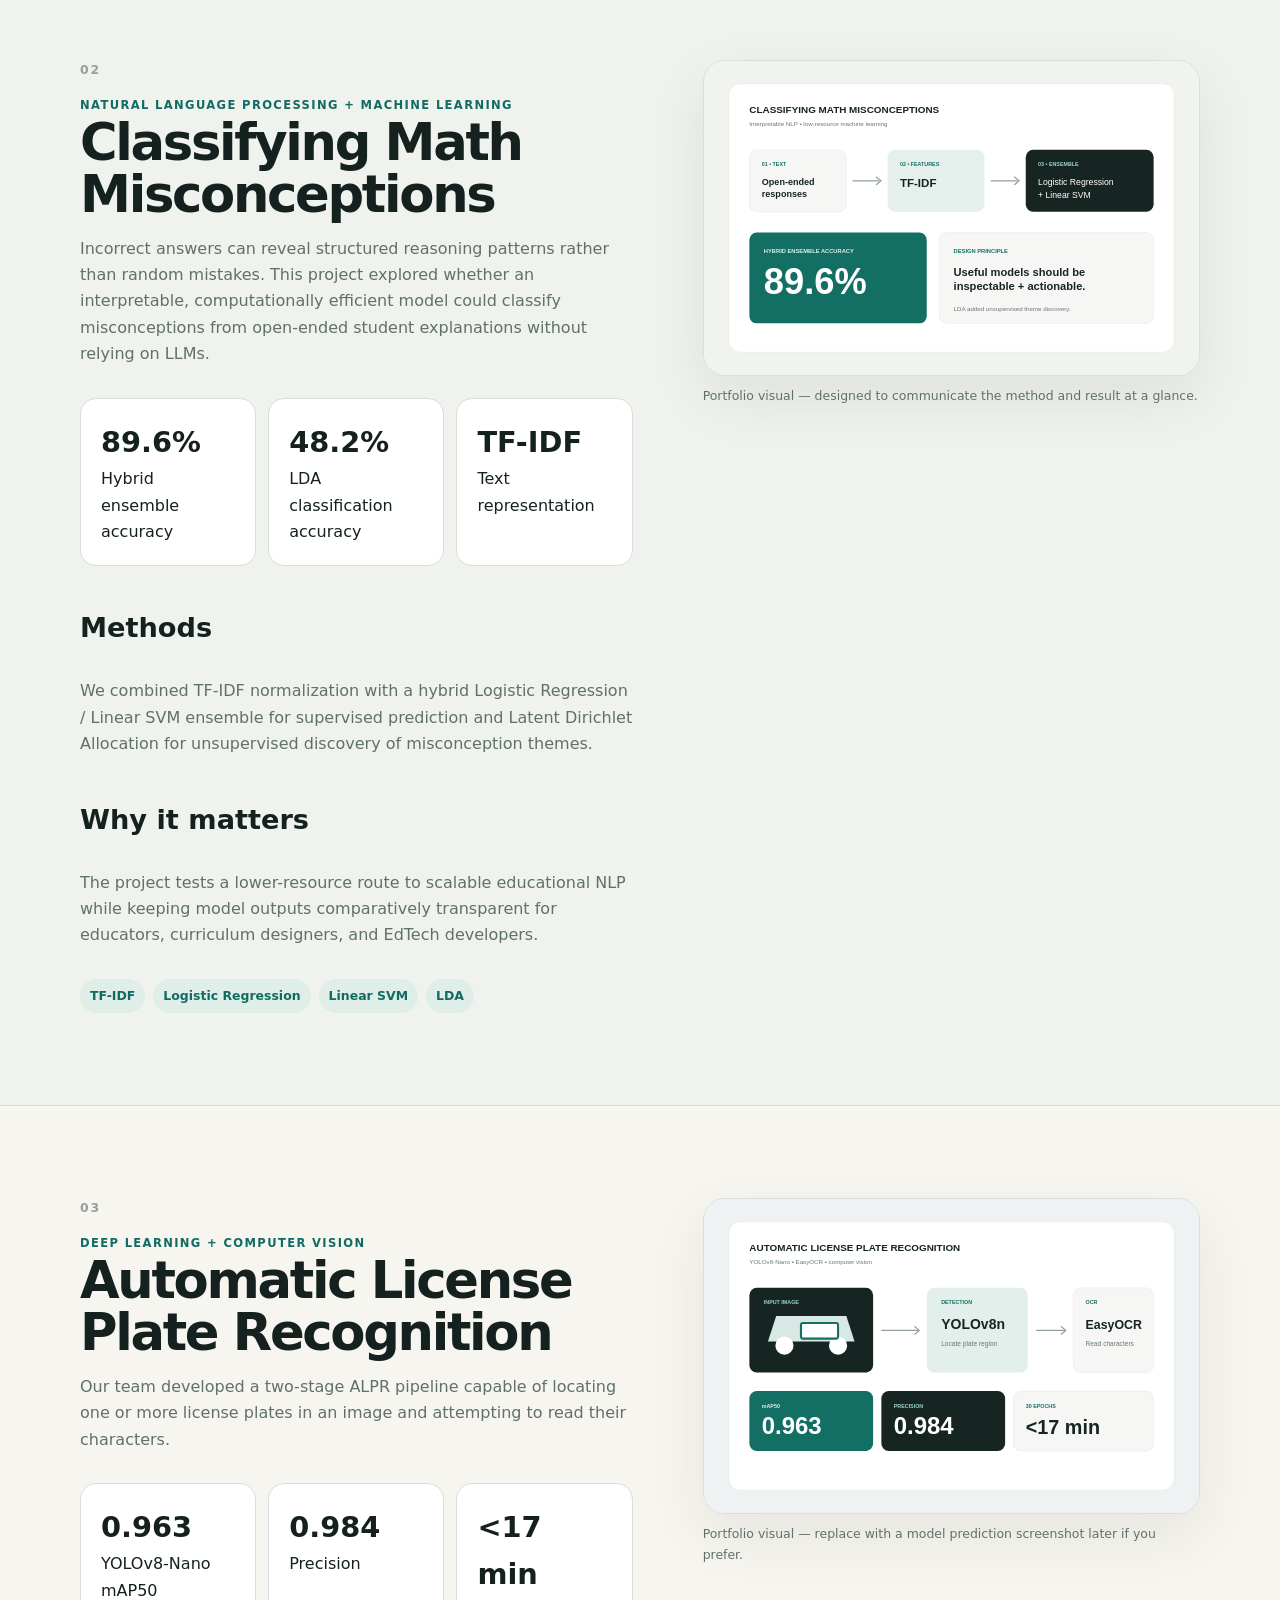
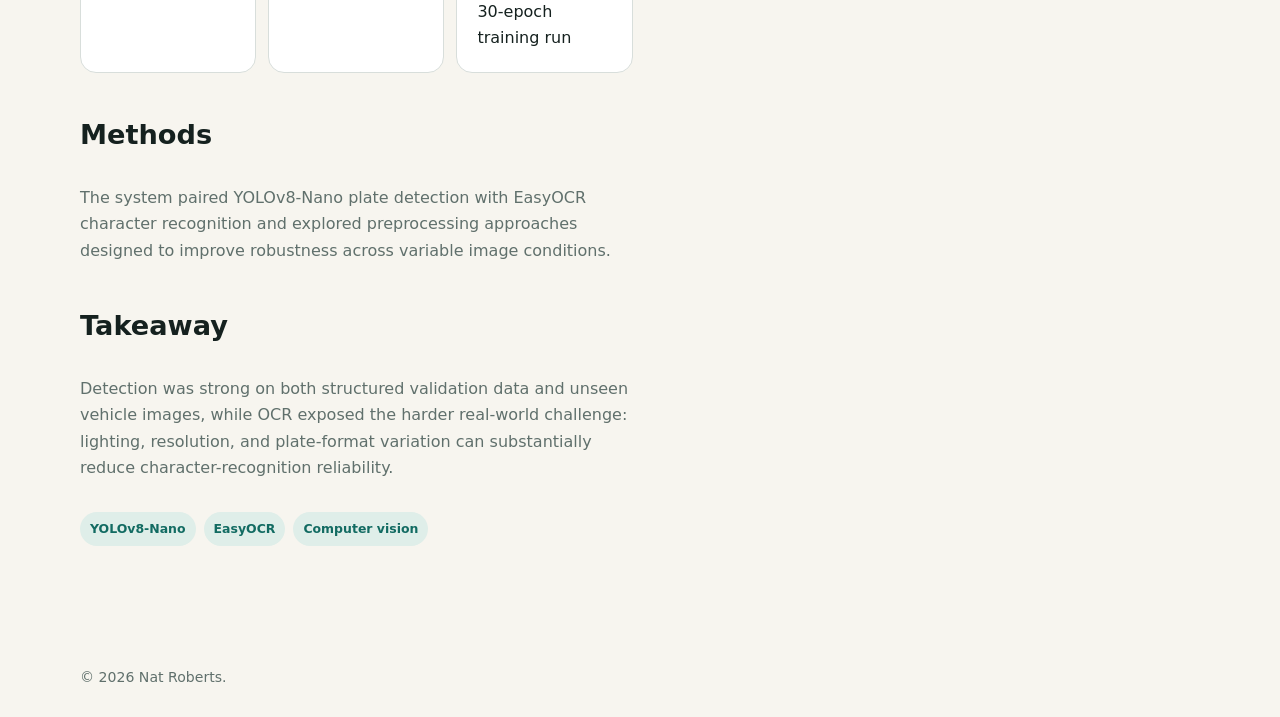
==== commit 2b94a786: "Update projects.html Fixed TAPE script" ====
--- a/projects.html
+++ b/projects.html
@@ -1,4 +1,4 @@
 <!doctype html><html lang="en"><head><meta charset="utf-8"><meta name="viewport" content="width=device-width,initial-scale=1"><title>Projects | Nat Roberts</title><link rel="stylesheet" href="css/style.css"></head><body><nav class="nav"><div class="wrap"><a class="brand" href="index.html">NAT ROBERTS</a><button class="menu">☰</button><div class="links"><a href="index.html">Home</a><a href="projects.html">Projects</a><a href="research.html">Research</a><a href="index.html#contact">Work with Nat</a></div></div></nav><header class="hero"><div class="wrap"><div class="eyebrow">Selected work</div><h1>Projects.</h1><p class="lede">Applied research and data science across public health, education, natural language processing, and computer vision.</p></div></header><main>
-<section class="section case-study" id="tape"><div class="wrap"><div class="case-grid"><div class="project-detail"><span class="case-number">01</span><span class="tag">EDA + Data Visualization</span><h2>Measuring TAPE</h2><p>The Measuring Trans* Affirming Providers’ Experiences study is a FLAIR Lab mixed-methods project examining gender-affirming care providers’ well-being around the 2024 election and inauguration, with provider burnout framed as a public-health concern.</p><h3>My role</h3><p>I co-founded FLAIR Lab and served as Primary Investigator on this inaugural project. I led exploratory data analysis and hypothesis testing, taught foundational analytic skills, provided R analysis templates, and created original visualizations for posters, conference presentations, and an organizational report.</p><h3>Takeaway</h3><p>Over 60% of providers are experiencing some amount of burnout, many report harassment or workplace pushback. Burnout was significantly higher among trans and queer identified providers (p<0.001). Trans providers and providers of color were X. and X times more lilely to experience harassment or physical violence..</p><div class="case-meta"><span>Role: Primary Investigator</span><span>Core tool: R</span><span>Output: Poster presentation, oral presentation, organizational report (forthcoming). </span></div></div><figure class="case-visual"><img src="assets/images/projects/tape-dashboard.svg" alt="Graphs of sample demographics from Measuring TAPE."><figcaption>Excerpt from 2026 LGBT Health Workforce Conference poster.</figcaption></figure></div></div></section>
+<section class="section case-study" id="tape"><div class="wrap"><div class="case-grid"><div class="project-detail"><span class="case-number">01</span><span class="tag">EDA + Data Visualization</span><h2>Measuring TAPE</h2><p>The Measuring Trans* Affirming Providers’ Experiences study is a FLAIR Lab mixed-methods project examining gender-affirming care providers’ well-being around the 2024 election and inauguration, with provider burnout framed as a public-health concern.</p><h3>My role</h3><p>I co-founded FLAIR Lab and served as Primary Investigator on this inaugural project. I led exploratory data analysis and hypothesis testing, taught foundational analytic skills, provided R analysis templates, and created original visualizations for posters, conference presentations, and an organizational report.</p><h3>Takeaway</h3><p>Over 50% of providers are experiencing some amount of burnout, many report harassment or workplace pushback. Burnout was significantly higher among trans and queer identified providers (p<0.001). Trans providers, providers of color, and providers earning less than $100k were also 5-7 times more more likely to report physical violence.</p><div class="case-meta"><span>Role: Primary Investigator</span><span>Core tool: R</span><span>Output: Poster presentation, oral presentation, organizational report (forthcoming). </span></div></div><figure class="case-visual"><img src="assets/images/projects/tape-dashboard.svg" alt="Graphs of sample demographics from Measuring TAPE."><figcaption>Excerpt from 2026 LGBT Health Workforce Conference poster.</figcaption></figure></div></div></section>
 <section class="section case-study" id="math"><div class="wrap"><div class="case-grid"><div class="project-detail"><span class="case-number">02</span><span class="tag">Natural Language Processing + Machine Learning</span><h2>Classifying Math Misconceptions</h2><p>Incorrect answers can reveal structured reasoning patterns rather than random mistakes. This project explored whether an interpretable, computationally efficient model could classify misconceptions from open-ended student explanations without relying on LLMs.</p><div class="statrow"><div class="stat"><b>89.6%</b>Hybrid ensemble accuracy</div><div class="stat"><b>48.2%</b>LDA classification accuracy</div><div class="stat"><b>TF-IDF</b>Text representation</div></div><h3>Methods</h3><p>We combined TF-IDF normalization with a hybrid Logistic Regression / Linear SVM ensemble for supervised prediction and Latent Dirichlet Allocation for unsupervised discovery of misconception themes.</p><h3>Why it matters</h3><p>The project tests a lower-resource route to scalable educational NLP while keeping model outputs comparatively transparent for educators, curriculum designers, and EdTech developers.</p><div class="case-meta"><span>TF-IDF</span><span>Logistic Regression</span><span>Linear SVM</span><span>LDA</span></div></div><figure class="case-visual"><img src="assets/images/projects/math-nlp.svg" alt="Diagram of the NLP pipeline and 89.6 percent ensemble accuracy"><figcaption>Portfolio visual — designed to communicate the method and result at a glance.</figcaption></figure></div></div></section>
 <section class="section case-study" id="alpr"><div class="wrap"><div class="case-grid"><div class="project-detail"><span class="case-number">03</span><span class="tag">Deep Learning + Computer Vision</span><h2>Automatic License Plate Recognition</h2><p>Our team developed a two-stage ALPR pipeline capable of locating one or more license plates in an image and attempting to read their characters.</p><div class="statrow"><div class="stat"><b>0.963</b>YOLOv8-Nano mAP50</div><div class="stat"><b>0.984</b>Precision</div><div class="stat"><b>&lt;17 min</b>30-epoch training run</div></div><h3>Methods</h3><p>The system paired YOLOv8-Nano plate detection with EasyOCR character recognition and explored preprocessing approaches designed to improve robustness across variable image conditions.</p><h3>Takeaway</h3><p>Detection was strong on both structured validation data and unseen vehicle images, while OCR exposed the harder real-world challenge: lighting, resolution, and plate-format variation can substantially reduce character-recognition reliability.</p><div class="case-meta"><span>YOLOv8-Nano</span><span>EasyOCR</span><span>Computer vision</span></div></div><figure class="case-visual"><img src="assets/images/projects/alpr-pipeline.svg" alt="Diagram of the YOLOv8-Nano and EasyOCR ALPR pipeline"><figcaption>Portfolio visual — replace with a model prediction screenshot later if you prefer.</figcaption></figure></div></div></section></main><footer class="footer"><div class="wrap">© <span data-year></span> Nat Roberts.</div></footer><script src="js/main.js"></script></body></html>
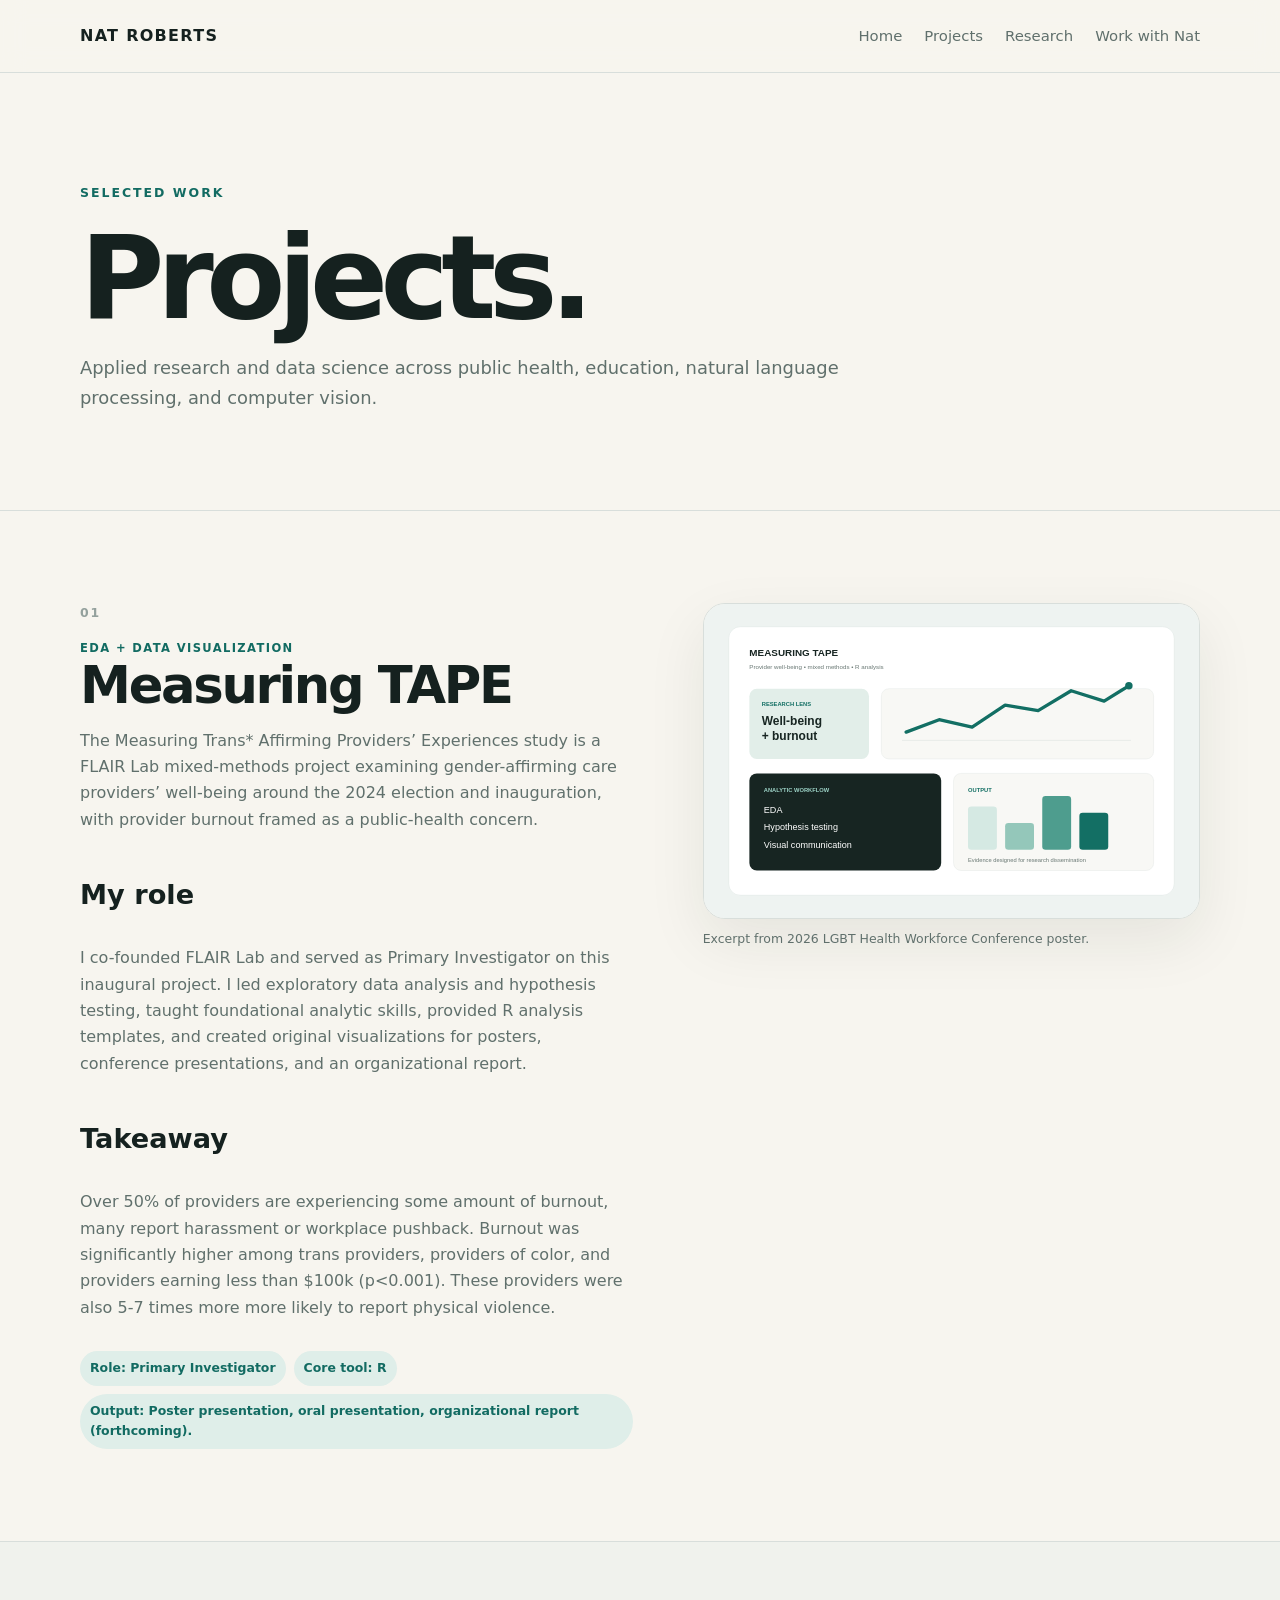
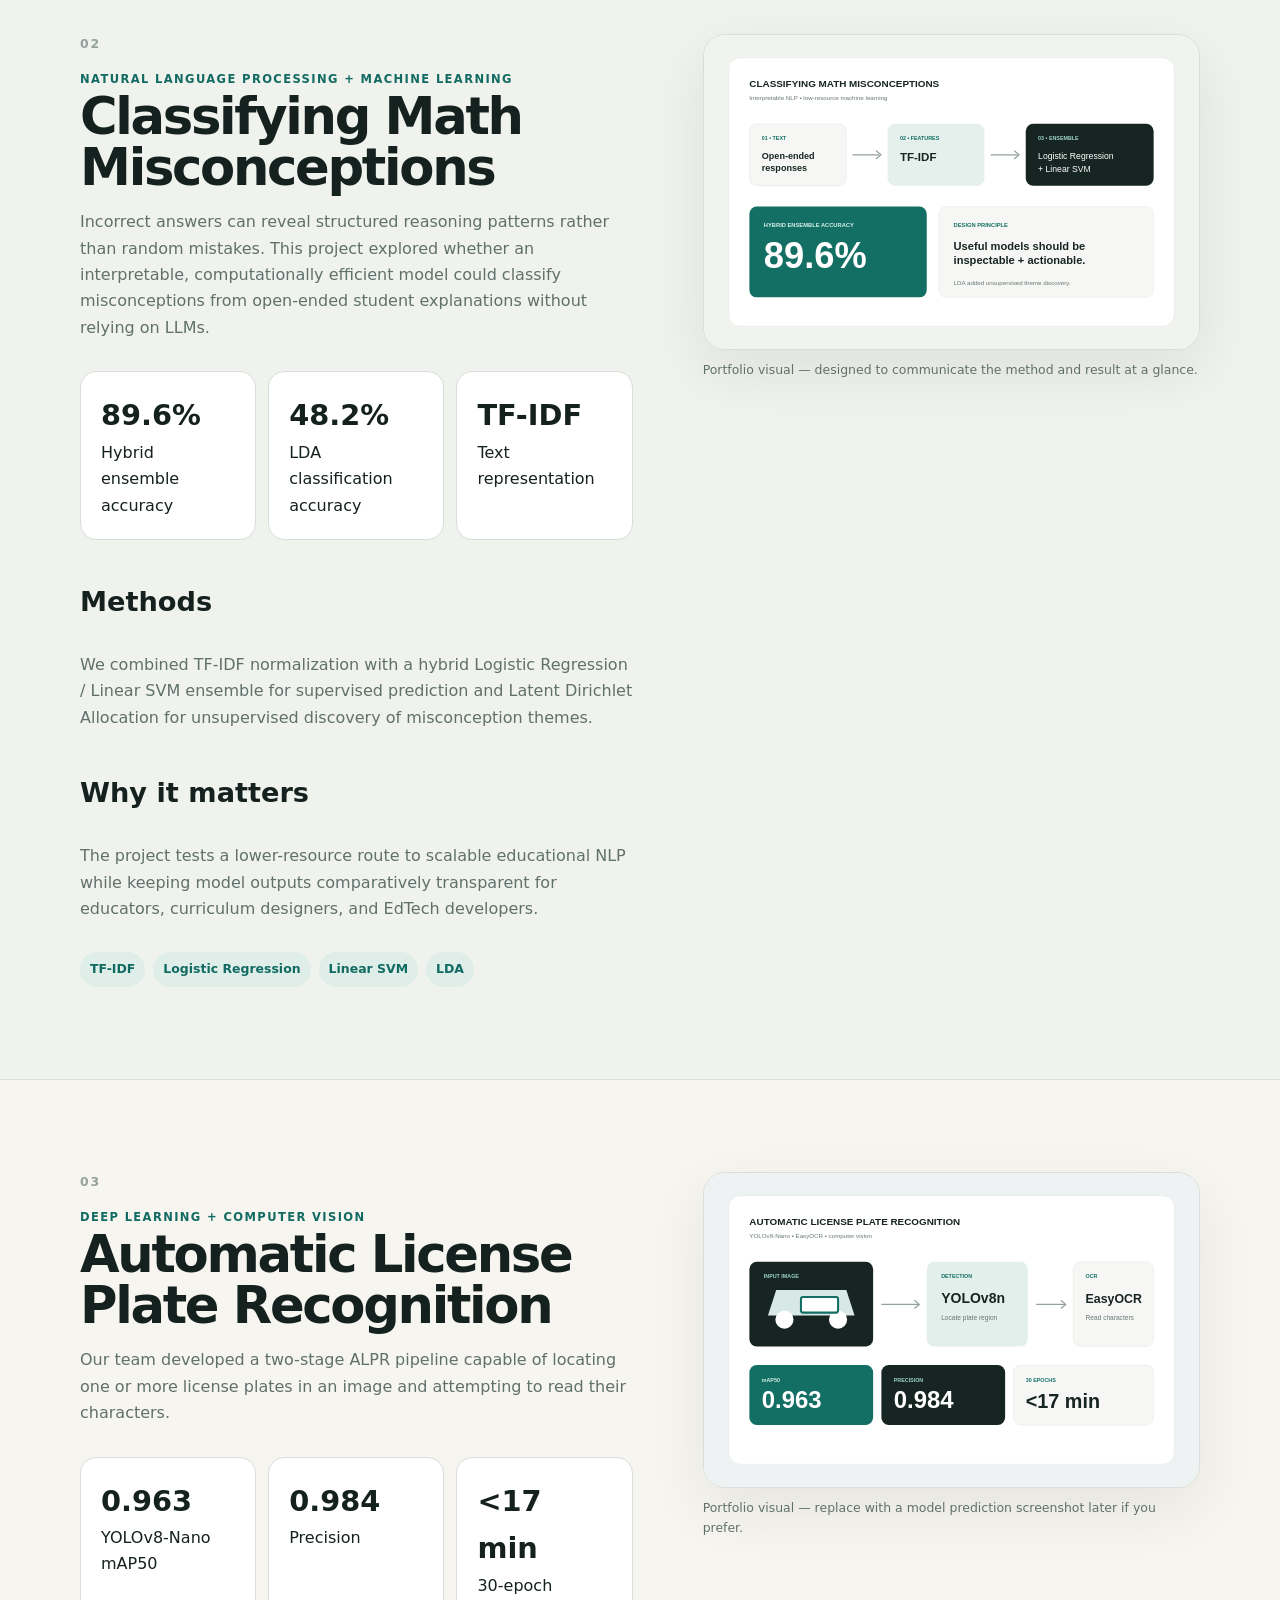
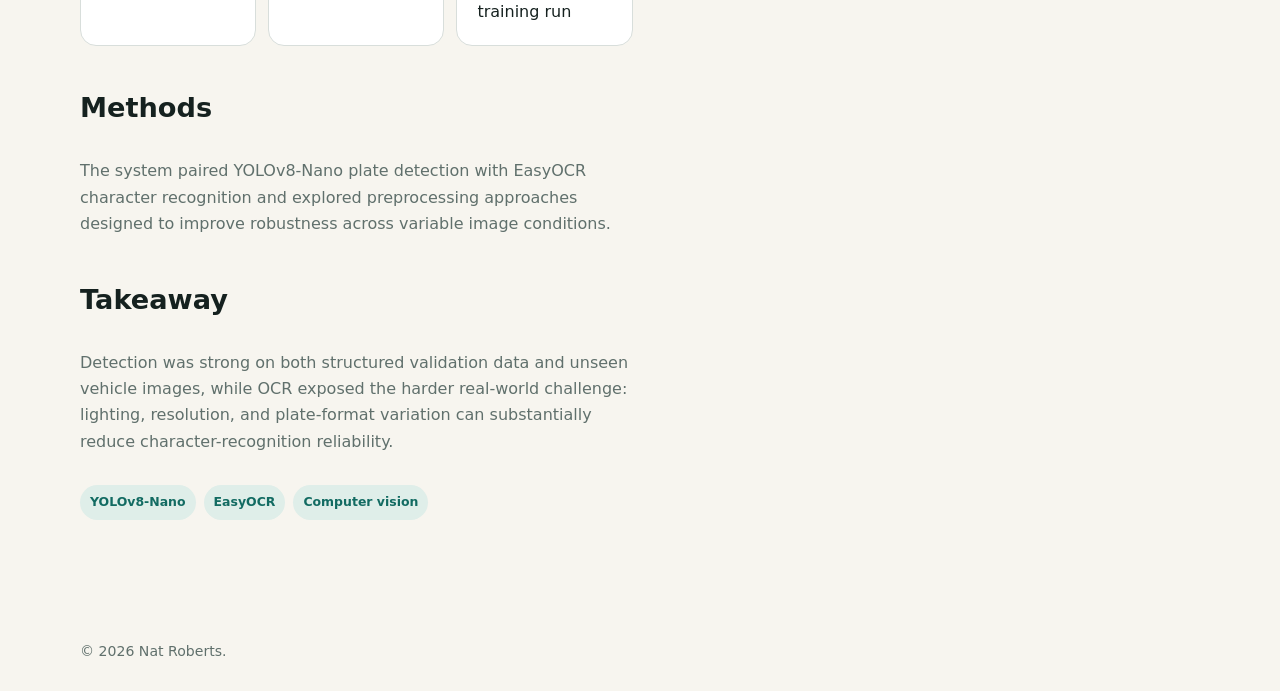
==== commit 5a74379f: "Update projects.html Last typo" ====
--- a/projects.html
+++ b/projects.html
@@ -1,4 +1,4 @@
 <!doctype html><html lang="en"><head><meta charset="utf-8"><meta name="viewport" content="width=device-width,initial-scale=1"><title>Projects | Nat Roberts</title><link rel="stylesheet" href="css/style.css"></head><body><nav class="nav"><div class="wrap"><a class="brand" href="index.html">NAT ROBERTS</a><button class="menu">☰</button><div class="links"><a href="index.html">Home</a><a href="projects.html">Projects</a><a href="research.html">Research</a><a href="index.html#contact">Work with Nat</a></div></div></nav><header class="hero"><div class="wrap"><div class="eyebrow">Selected work</div><h1>Projects.</h1><p class="lede">Applied research and data science across public health, education, natural language processing, and computer vision.</p></div></header><main>
-<section class="section case-study" id="tape"><div class="wrap"><div class="case-grid"><div class="project-detail"><span class="case-number">01</span><span class="tag">EDA + Data Visualization</span><h2>Measuring TAPE</h2><p>The Measuring Trans* Affirming Providers’ Experiences study is a FLAIR Lab mixed-methods project examining gender-affirming care providers’ well-being around the 2024 election and inauguration, with provider burnout framed as a public-health concern.</p><h3>My role</h3><p>I co-founded FLAIR Lab and served as Primary Investigator on this inaugural project. I led exploratory data analysis and hypothesis testing, taught foundational analytic skills, provided R analysis templates, and created original visualizations for posters, conference presentations, and an organizational report.</p><h3>Takeaway</h3><p>Over 50% of providers are experiencing some amount of burnout, many report harassment or workplace pushback. Burnout was significantly higher among trans and queer identified providers (p<0.001). Trans providers, providers of color, and providers earning less than $100k were also 5-7 times more more likely to report physical violence.</p><div class="case-meta"><span>Role: Primary Investigator</span><span>Core tool: R</span><span>Output: Poster presentation, oral presentation, organizational report (forthcoming). </span></div></div><figure class="case-visual"><img src="assets/images/projects/tape-dashboard.svg" alt="Graphs of sample demographics from Measuring TAPE."><figcaption>Excerpt from 2026 LGBT Health Workforce Conference poster.</figcaption></figure></div></div></section>
+<section class="section case-study" id="tape"><div class="wrap"><div class="case-grid"><div class="project-detail"><span class="case-number">01</span><span class="tag">EDA + Data Visualization</span><h2>Measuring TAPE</h2><p>The Measuring Trans* Affirming Providers’ Experiences study is a FLAIR Lab mixed-methods project examining gender-affirming care providers’ well-being around the 2024 election and inauguration, with provider burnout framed as a public-health concern.</p><h3>My role</h3><p>I co-founded FLAIR Lab and served as Primary Investigator on this inaugural project. I led exploratory data analysis and hypothesis testing, taught foundational analytic skills, provided R analysis templates, and created original visualizations for posters, conference presentations, and an organizational report.</p><h3>Takeaway</h3><p>Over 50% of providers are experiencing some amount of burnout, many report harassment or workplace pushback. Burnout was significantly higher among trans providers, providers of color, and providers earning less than $100k (p<0.001). These providers were also 5-7 times more more likely to report physical violence.</p><div class="case-meta"><span>Role: Primary Investigator</span><span>Core tool: R</span><span>Output: Poster presentation, oral presentation, organizational report (forthcoming). </span></div></div><figure class="case-visual"><img src="assets/images/projects/tape-dashboard.svg" alt="Graphs of sample demographics from Measuring TAPE."><figcaption>Excerpt from 2026 LGBT Health Workforce Conference poster.</figcaption></figure></div></div></section>
 <section class="section case-study" id="math"><div class="wrap"><div class="case-grid"><div class="project-detail"><span class="case-number">02</span><span class="tag">Natural Language Processing + Machine Learning</span><h2>Classifying Math Misconceptions</h2><p>Incorrect answers can reveal structured reasoning patterns rather than random mistakes. This project explored whether an interpretable, computationally efficient model could classify misconceptions from open-ended student explanations without relying on LLMs.</p><div class="statrow"><div class="stat"><b>89.6%</b>Hybrid ensemble accuracy</div><div class="stat"><b>48.2%</b>LDA classification accuracy</div><div class="stat"><b>TF-IDF</b>Text representation</div></div><h3>Methods</h3><p>We combined TF-IDF normalization with a hybrid Logistic Regression / Linear SVM ensemble for supervised prediction and Latent Dirichlet Allocation for unsupervised discovery of misconception themes.</p><h3>Why it matters</h3><p>The project tests a lower-resource route to scalable educational NLP while keeping model outputs comparatively transparent for educators, curriculum designers, and EdTech developers.</p><div class="case-meta"><span>TF-IDF</span><span>Logistic Regression</span><span>Linear SVM</span><span>LDA</span></div></div><figure class="case-visual"><img src="assets/images/projects/math-nlp.svg" alt="Diagram of the NLP pipeline and 89.6 percent ensemble accuracy"><figcaption>Portfolio visual — designed to communicate the method and result at a glance.</figcaption></figure></div></div></section>
 <section class="section case-study" id="alpr"><div class="wrap"><div class="case-grid"><div class="project-detail"><span class="case-number">03</span><span class="tag">Deep Learning + Computer Vision</span><h2>Automatic License Plate Recognition</h2><p>Our team developed a two-stage ALPR pipeline capable of locating one or more license plates in an image and attempting to read their characters.</p><div class="statrow"><div class="stat"><b>0.963</b>YOLOv8-Nano mAP50</div><div class="stat"><b>0.984</b>Precision</div><div class="stat"><b>&lt;17 min</b>30-epoch training run</div></div><h3>Methods</h3><p>The system paired YOLOv8-Nano plate detection with EasyOCR character recognition and explored preprocessing approaches designed to improve robustness across variable image conditions.</p><h3>Takeaway</h3><p>Detection was strong on both structured validation data and unseen vehicle images, while OCR exposed the harder real-world challenge: lighting, resolution, and plate-format variation can substantially reduce character-recognition reliability.</p><div class="case-meta"><span>YOLOv8-Nano</span><span>EasyOCR</span><span>Computer vision</span></div></div><figure class="case-visual"><img src="assets/images/projects/alpr-pipeline.svg" alt="Diagram of the YOLOv8-Nano and EasyOCR ALPR pipeline"><figcaption>Portfolio visual — replace with a model prediction screenshot later if you prefer.</figcaption></figure></div></div></section></main><footer class="footer"><div class="wrap">© <span data-year></span> Nat Roberts.</div></footer><script src="js/main.js"></script></body></html>
